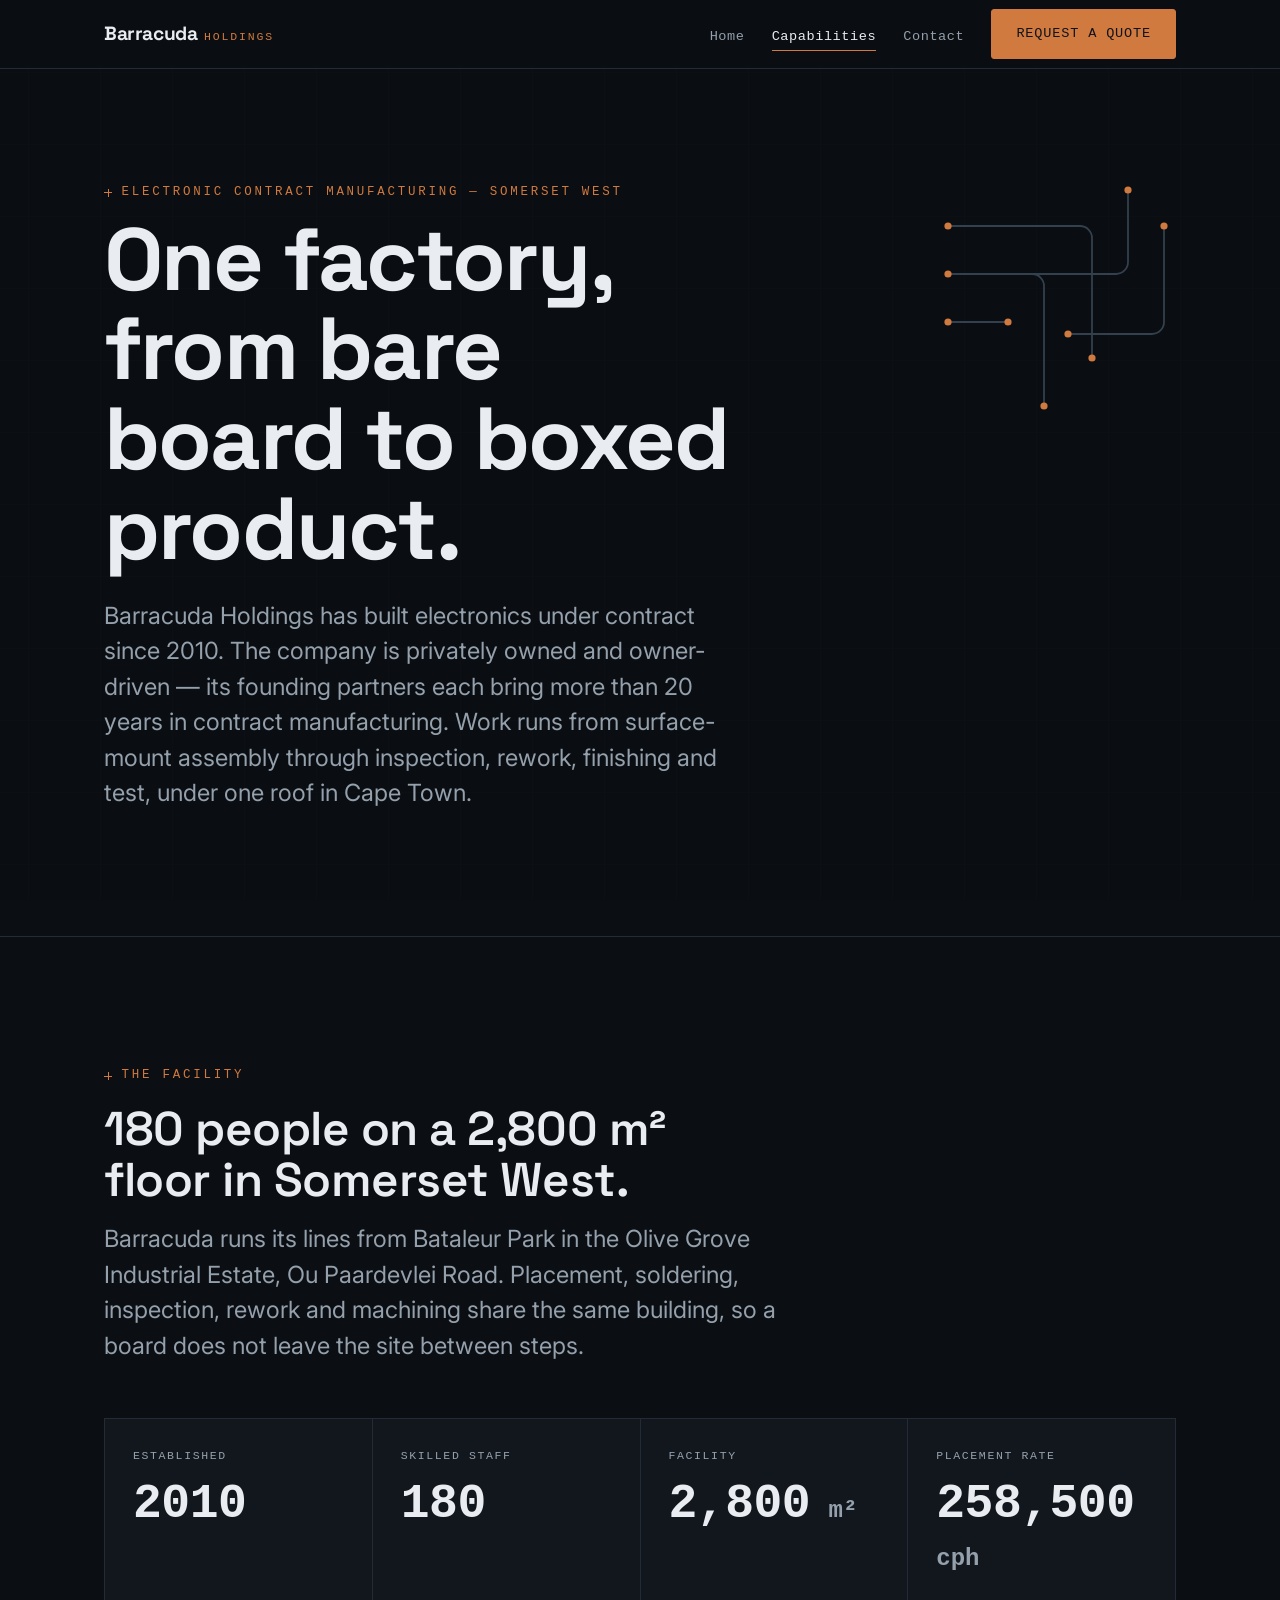
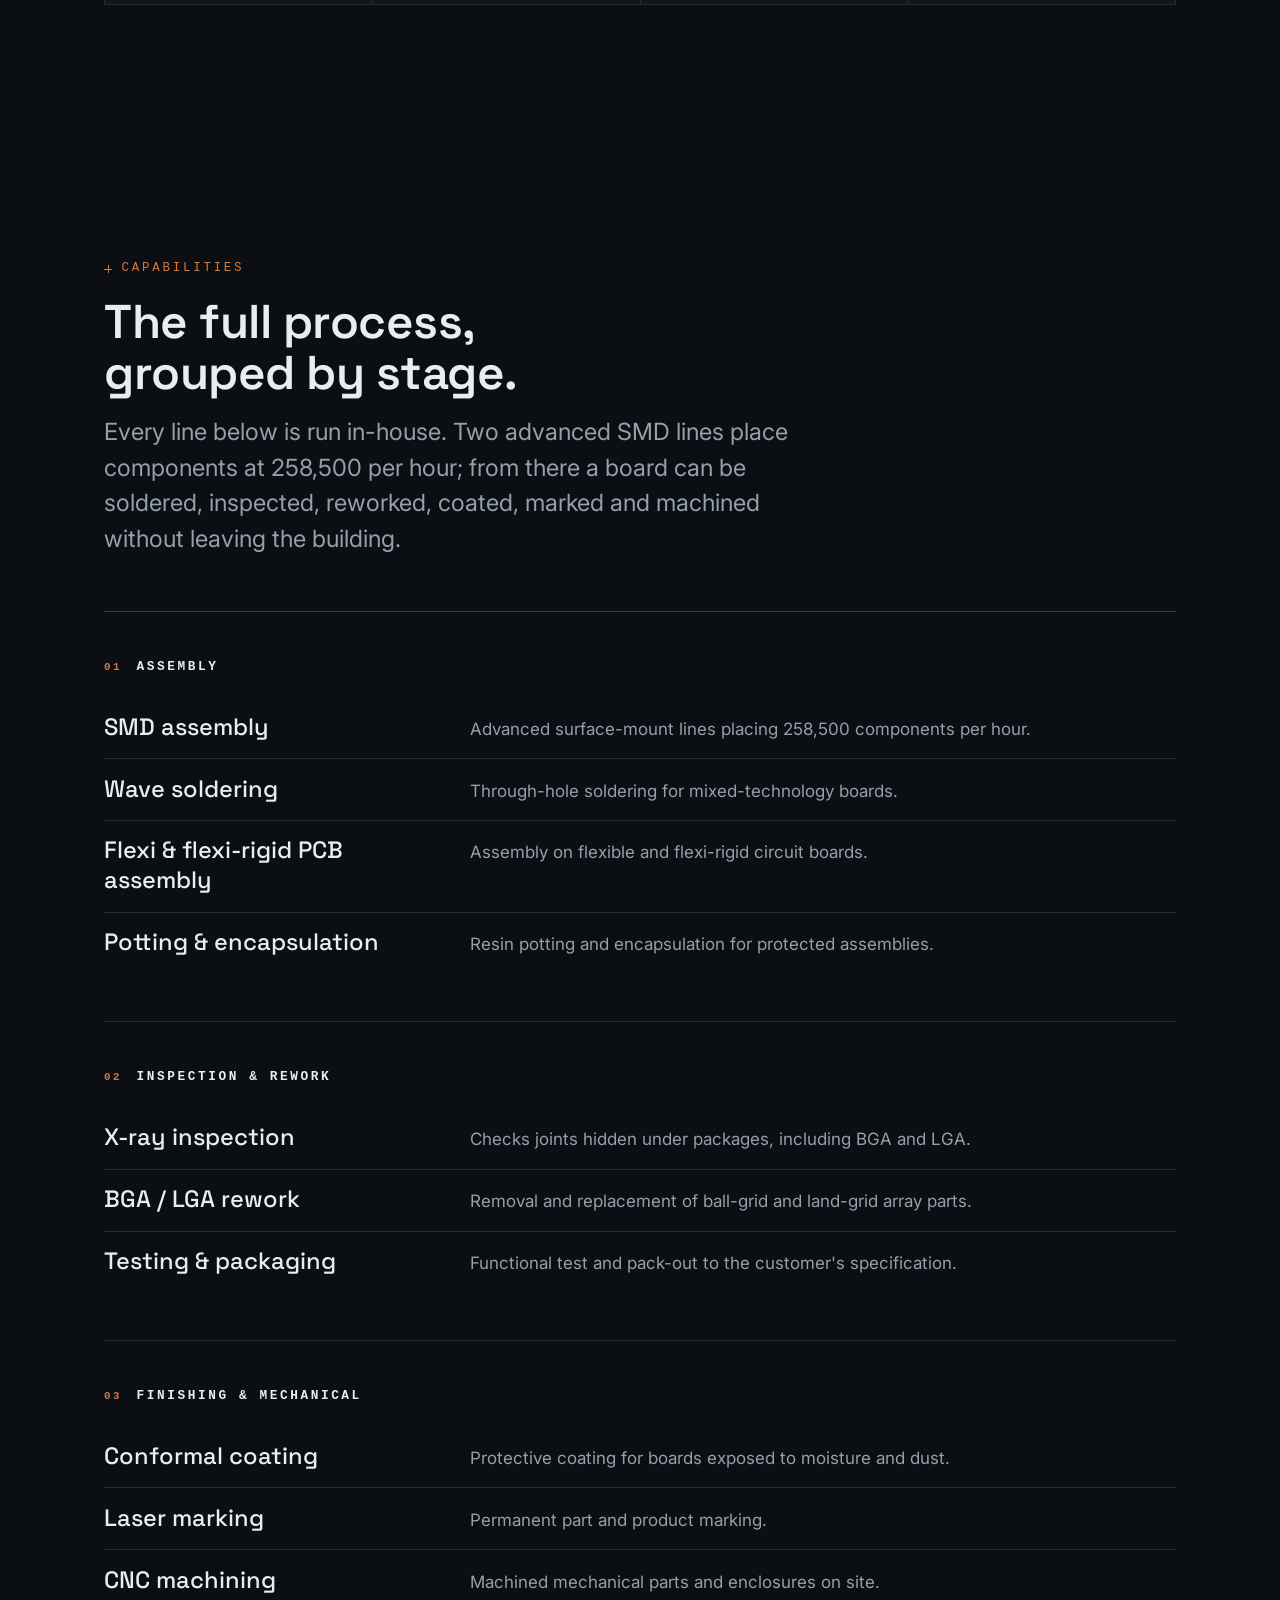
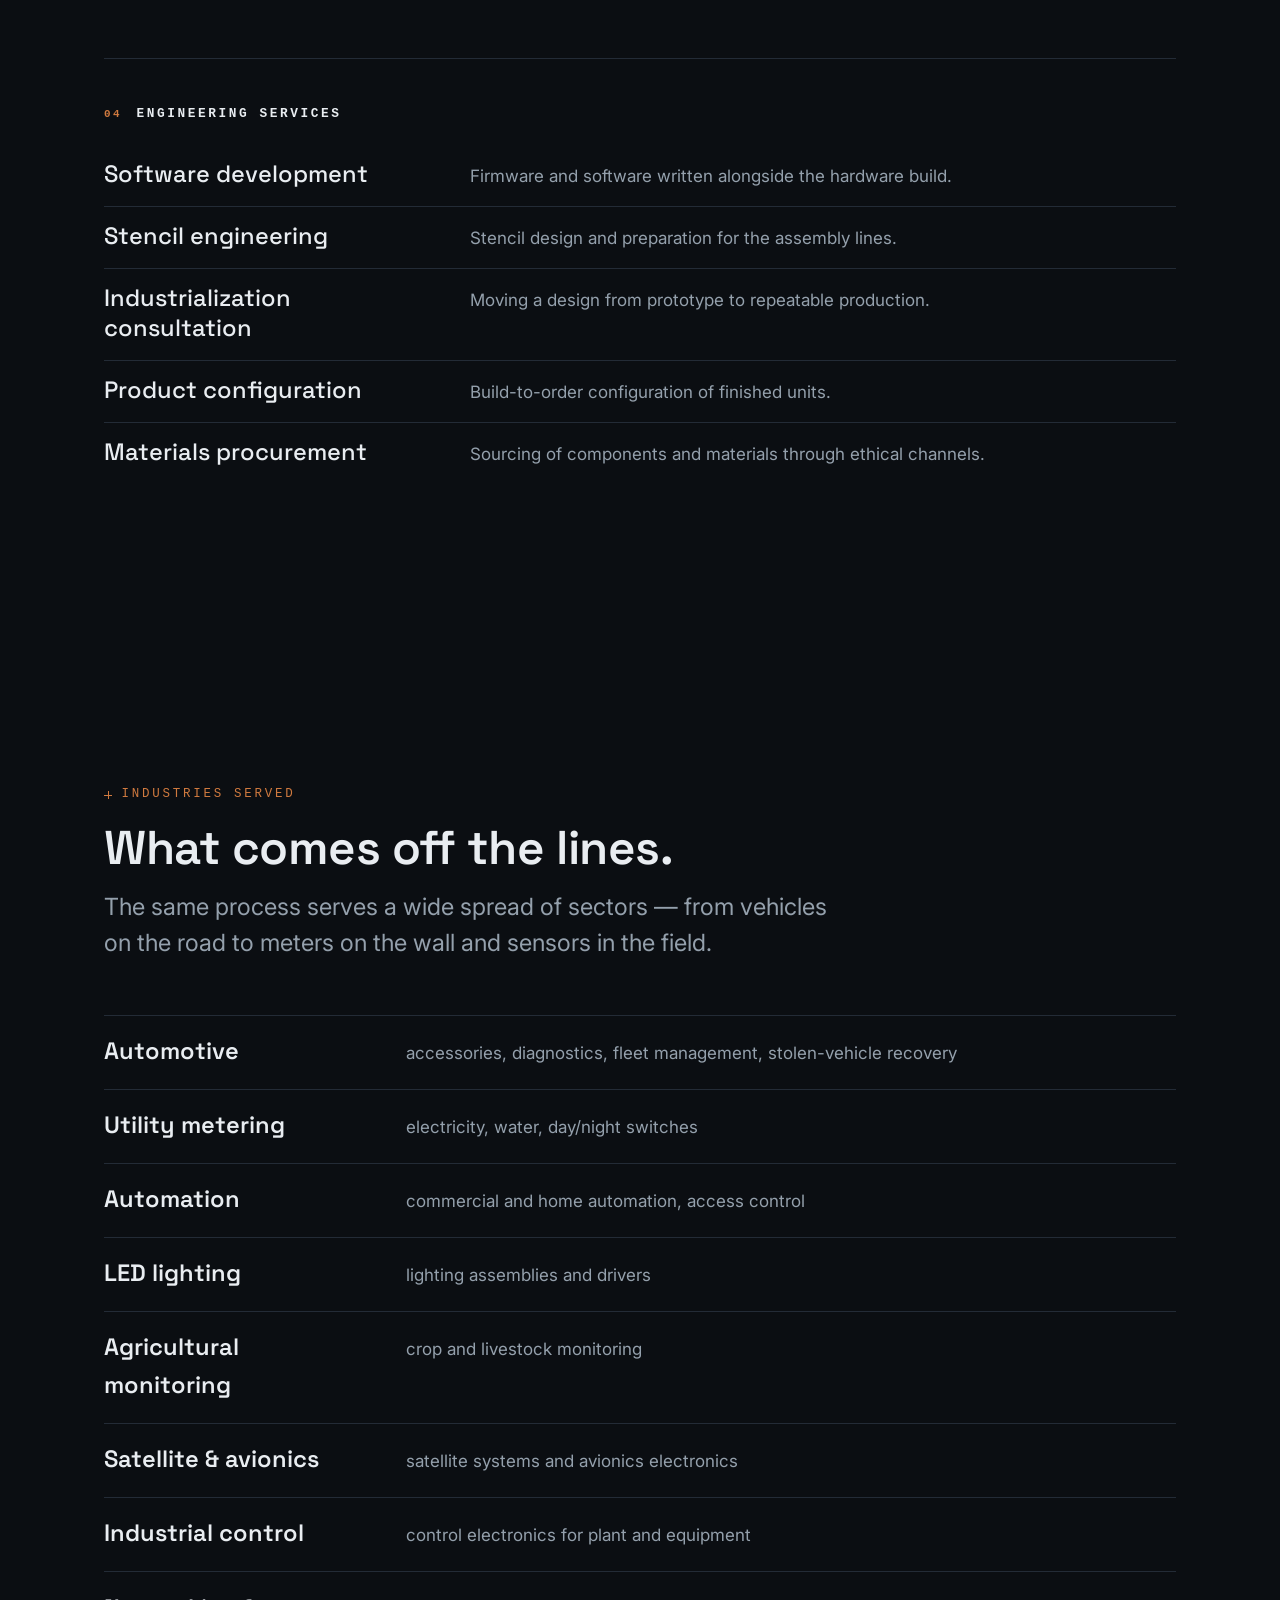
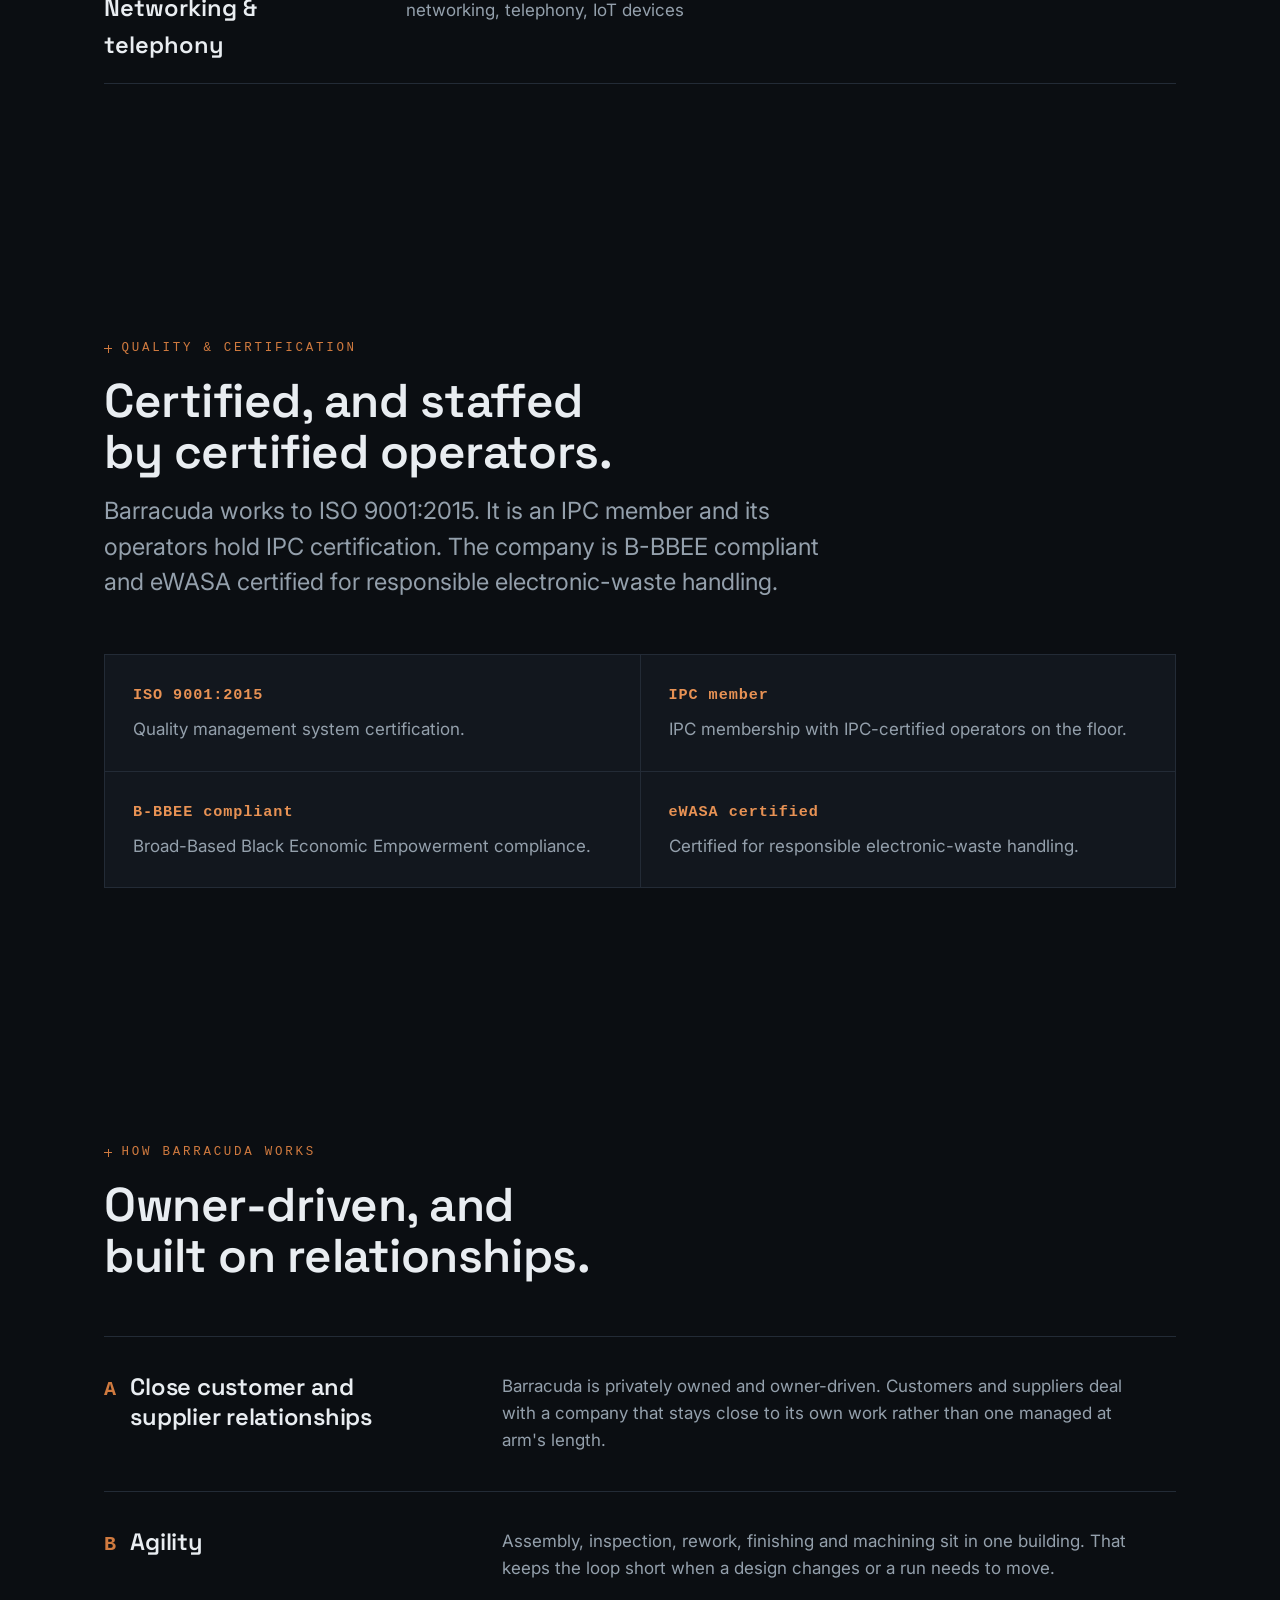
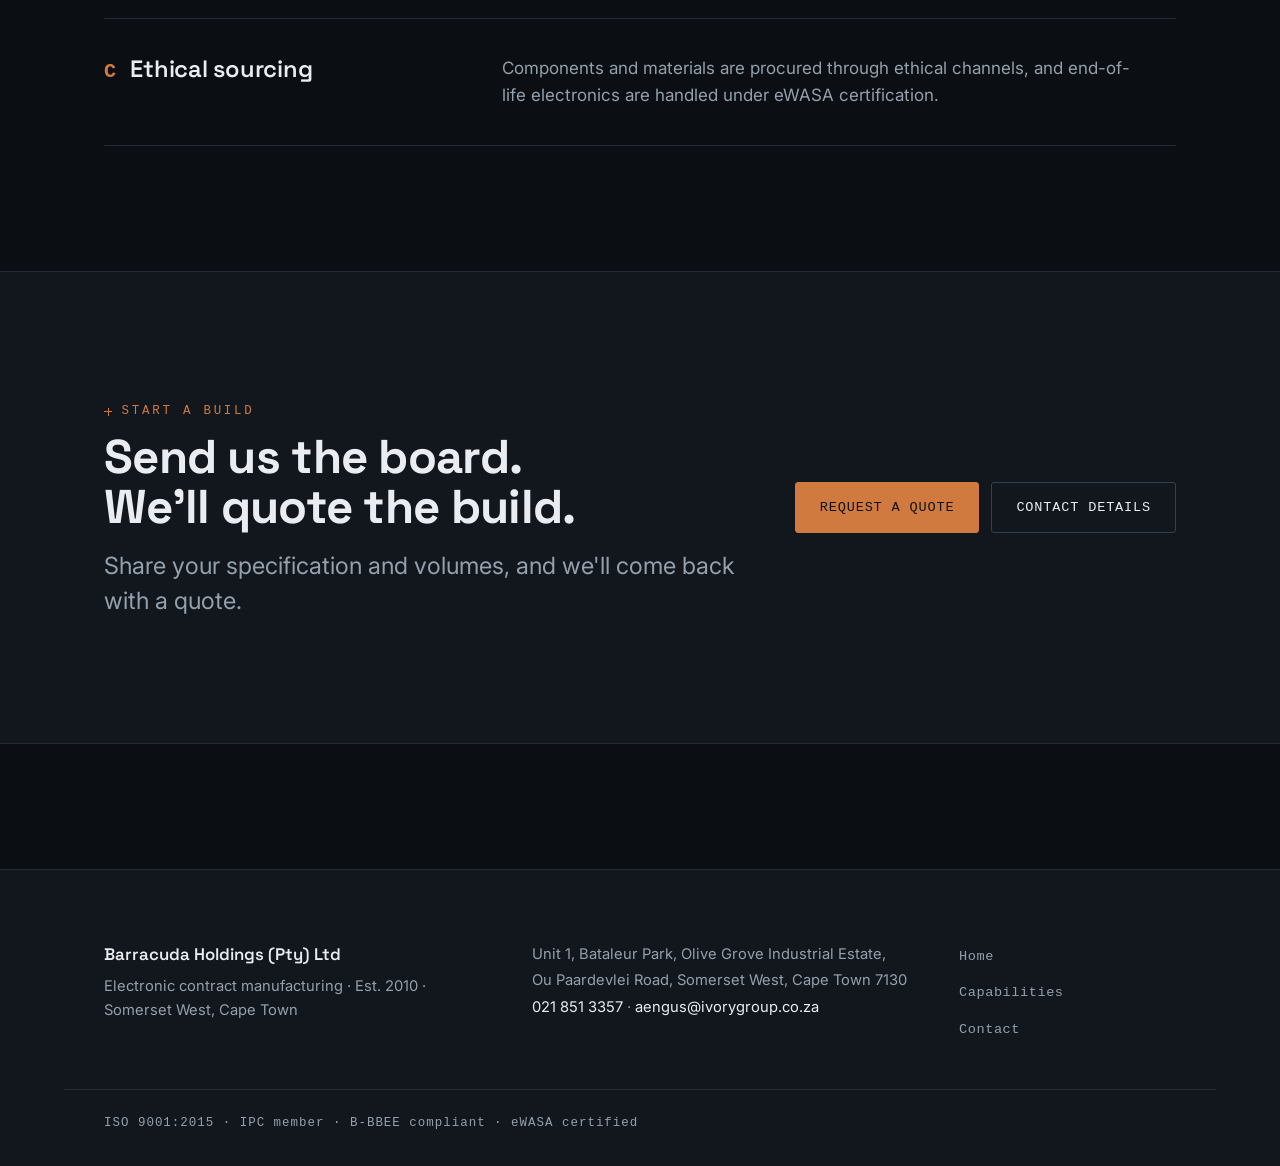
==== about.html @ a69c72c1 "feat: Barracuda Holdings marketing site - static HTML/CSS/JS with generated hero video" ====
<!DOCTYPE html>
<html lang="en">
<head>
  <meta charset="UTF-8">
  <meta name="viewport" content="width=device-width, initial-scale=1.0">
  <title>Capabilities — Barracuda Holdings</title>
  <meta name="description" content="Barracuda Holdings is an owner-driven electronic contract manufacturer in Somerset West, Cape Town. SMD assembly, wave soldering, conformal coating, BGA/LGA rework, X-ray inspection, CNC machining and engineering services under ISO 9001:2015.">
  <link rel="preconnect" href="https://fonts.googleapis.com">
  <link rel="preconnect" href="https://fonts.gstatic.com" crossorigin>
  <link href="https://fonts.googleapis.com/css2?family=Inter:wght@400;500;600&family=Space+Grotesk:wght@500;600;700&display=swap" rel="stylesheet">
  <link rel="stylesheet" href="css/tokens.css">
  <link rel="stylesheet" href="css/global.css">
  <link rel="stylesheet" href="css/inner.css">
  <script src="js/main.js" defer></script>
</head>
<body>
  <a class="skip-link" href="#main">Skip to content</a>

  <header class="site-header" id="top">
    <div class="container header-inner">
      <a class="brand" href="index.html">Barracuda<span class="brand-sub">Holdings</span></a>
      <nav aria-label="Main navigation">
        <button class="nav-toggle" aria-expanded="false" aria-controls="site-nav">Menu</button>
        <ul class="nav-links" id="site-nav">
          <li><a href="index.html">Home</a></li>
          <li><a href="about.html" aria-current="page">Capabilities</a></li>
          <li><a href="contact.html">Contact</a></li>
          <li><a class="btn btn-accent" href="contact.html#quote">Request a quote</a></li>
        </ul>
      </nav>
    </div>
  </header>

  <main id="main">

    <!-- ============ PAGE HERO / STORY ============ -->
    <section class="section inner-hero reveal" aria-labelledby="page-title">
      <div class="container inner-hero-grid">
        <div class="inner-hero-copy">
          <p class="eyebrow">Electronic contract manufacturing — Somerset West</p>
          <h1 id="page-title" class="inner-hero-title">One factory, from bare board to boxed product.</h1>
          <p class="inner-hero-lede">
            Barracuda Holdings has built electronics under contract since 2010. The company is
            privately owned and owner-driven — its founding partners each bring more than 20 years
            in contract manufacturing. Work runs from surface-mount assembly through inspection,
            rework, finishing and test, under one roof in Cape Town.
          </p>
        </div>
        <aside class="inner-hero-side" aria-hidden="true">
          <svg class="trace-motif" viewBox="0 0 200 200" role="presentation" focusable="false">
            <g fill="none" stroke="currentColor" stroke-width="1.5">
              <path d="M10 40 H120 a10 10 0 0 1 10 10 V150"></path>
              <path d="M10 80 H80 a10 10 0 0 1 10 10 V190"></path>
              <path d="M10 120 H60"></path>
              <path d="M160 10 V70 a10 10 0 0 1 -10 10 H70"></path>
              <path d="M190 40 V120 a10 10 0 0 1 -10 10 H110"></path>
            </g>
            <g fill="currentColor">
              <circle cx="10" cy="40" r="3"></circle>
              <circle cx="10" cy="80" r="3"></circle>
              <circle cx="10" cy="120" r="3"></circle>
              <circle cx="60" cy="120" r="3"></circle>
              <circle cx="130" cy="150" r="3"></circle>
              <circle cx="90" cy="190" r="3"></circle>
              <circle cx="160" cy="10" r="3"></circle>
              <circle cx="190" cy="40" r="3"></circle>
              <circle cx="110" cy="130" r="3"></circle>
            </g>
          </svg>
        </aside>
      </div>
    </section>

    <!-- ============ FACILITY & TEAM ============ -->
    <section class="section reveal" aria-labelledby="facility-title">
      <div class="container">
        <div class="section-head">
          <p class="eyebrow">The facility</p>
          <h2 id="facility-title">180 people on a 2,800 m² floor in Somerset West.</h2>
          <p class="section-lede">
            Barracuda runs its lines from Bataleur Park in the Olive Grove Industrial Estate,
            Ou Paardevlei Road. Placement, soldering, inspection, rework and machining share the
            same building, so a board does not leave the site between steps.
          </p>
        </div>

        <dl class="stat-row">
          <div class="stat">
            <dt class="stat-label">Established</dt>
            <dd class="stat-value">2010</dd>
          </div>
          <div class="stat">
            <dt class="stat-label">Skilled staff</dt>
            <dd class="stat-value">180</dd>
          </div>
          <div class="stat">
            <dt class="stat-label">Facility</dt>
            <dd class="stat-value">2,800<span class="stat-unit"> m²</span></dd>
          </div>
          <div class="stat">
            <dt class="stat-label">Placement rate</dt>
            <dd class="stat-value">258,500<span class="stat-unit"> cph</span></dd>
          </div>
        </dl>
      </div>
    </section>

    <!-- ============ FULL CAPABILITIES SPEC SHEET ============ -->
    <section class="section reveal" aria-labelledby="capabilities-title">
      <div class="container">
        <div class="section-head">
          <p class="eyebrow">Capabilities</p>
          <h2 id="capabilities-title">The full process, grouped by stage.</h2>
          <p class="section-lede">
            Every line below is run in-house. Two advanced SMD lines place components at
            258,500 per hour; from there a board can be soldered, inspected, reworked, coated,
            marked and machined without leaving the building.
          </p>
        </div>

        <div class="spec-sheet">

          <section class="spec-group" aria-labelledby="grp-assembly">
            <h3 class="spec-group-label" id="grp-assembly"><span class="spec-group-index">01</span> Assembly</h3>
            <ul class="spec-list">
              <li class="spec-item">
                <span class="spec-name">SMD assembly</span>
                <span class="spec-note">Advanced surface-mount lines placing 258,500 components per hour.</span>
              </li>
              <li class="spec-item">
                <span class="spec-name">Wave soldering</span>
                <span class="spec-note">Through-hole soldering for mixed-technology boards.</span>
              </li>
              <li class="spec-item">
                <span class="spec-name">Flexi &amp; flexi-rigid PCB assembly</span>
                <span class="spec-note">Assembly on flexible and flexi-rigid circuit boards.</span>
              </li>
              <li class="spec-item">
                <span class="spec-name">Potting &amp; encapsulation</span>
                <span class="spec-note">Resin potting and encapsulation for protected assemblies.</span>
              </li>
            </ul>
          </section>

          <div class="hairline" role="presentation"></div>

          <section class="spec-group" aria-labelledby="grp-inspection">
            <h3 class="spec-group-label" id="grp-inspection"><span class="spec-group-index">02</span> Inspection &amp; rework</h3>
            <ul class="spec-list">
              <li class="spec-item">
                <span class="spec-name">X-ray inspection</span>
                <span class="spec-note">Checks joints hidden under packages, including BGA and LGA.</span>
              </li>
              <li class="spec-item">
                <span class="spec-name">BGA / LGA rework</span>
                <span class="spec-note">Removal and replacement of ball-grid and land-grid array parts.</span>
              </li>
              <li class="spec-item">
                <span class="spec-name">Testing &amp; packaging</span>
                <span class="spec-note">Functional test and pack-out to the customer's specification.</span>
              </li>
            </ul>
          </section>

          <div class="hairline" role="presentation"></div>

          <section class="spec-group" aria-labelledby="grp-finishing">
            <h3 class="spec-group-label" id="grp-finishing"><span class="spec-group-index">03</span> Finishing &amp; mechanical</h3>
            <ul class="spec-list">
              <li class="spec-item">
                <span class="spec-name">Conformal coating</span>
                <span class="spec-note">Protective coating for boards exposed to moisture and dust.</span>
              </li>
              <li class="spec-item">
                <span class="spec-name">Laser marking</span>
                <span class="spec-note">Permanent part and product marking.</span>
              </li>
              <li class="spec-item">
                <span class="spec-name">CNC machining</span>
                <span class="spec-note">Machined mechanical parts and enclosures on site.</span>
              </li>
            </ul>
          </section>

          <div class="hairline" role="presentation"></div>

          <section class="spec-group" aria-labelledby="grp-engineering">
            <h3 class="spec-group-label" id="grp-engineering"><span class="spec-group-index">04</span> Engineering services</h3>
            <ul class="spec-list">
              <li class="spec-item">
                <span class="spec-name">Software development</span>
                <span class="spec-note">Firmware and software written alongside the hardware build.</span>
              </li>
              <li class="spec-item">
                <span class="spec-name">Stencil engineering</span>
                <span class="spec-note">Stencil design and preparation for the assembly lines.</span>
              </li>
              <li class="spec-item">
                <span class="spec-name">Industrialization consultation</span>
                <span class="spec-note">Moving a design from prototype to repeatable production.</span>
              </li>
              <li class="spec-item">
                <span class="spec-name">Product configuration</span>
                <span class="spec-note">Build-to-order configuration of finished units.</span>
              </li>
              <li class="spec-item">
                <span class="spec-name">Materials procurement</span>
                <span class="spec-note">Sourcing of components and materials through ethical channels.</span>
              </li>
            </ul>
          </section>

        </div>
      </div>
    </section>

    <!-- ============ INDUSTRIES ============ -->
    <section class="section reveal" aria-labelledby="industries-title">
      <div class="container">
        <div class="section-head">
          <p class="eyebrow">Industries served</p>
          <h2 id="industries-title">What comes off the lines.</h2>
          <p class="section-lede">
            The same process serves a wide spread of sectors — from vehicles on the road to
            meters on the wall and sensors in the field.
          </p>
        </div>
        <ul class="industry-list">
          <li><span class="industry-name">Automotive</span><span class="industry-detail">accessories, diagnostics, fleet management, stolen-vehicle recovery</span></li>
          <li><span class="industry-name">Utility metering</span><span class="industry-detail">electricity, water, day/night switches</span></li>
          <li><span class="industry-name">Automation</span><span class="industry-detail">commercial and home automation, access control</span></li>
          <li><span class="industry-name">LED lighting</span><span class="industry-detail">lighting assemblies and drivers</span></li>
          <li><span class="industry-name">Agricultural monitoring</span><span class="industry-detail">crop and livestock monitoring</span></li>
          <li><span class="industry-name">Satellite &amp; avionics</span><span class="industry-detail">satellite systems and avionics electronics</span></li>
          <li><span class="industry-name">Industrial control</span><span class="industry-detail">control electronics for plant and equipment</span></li>
          <li><span class="industry-name">Networking &amp; telephony</span><span class="industry-detail">networking, telephony, IoT devices</span></li>
        </ul>
      </div>
    </section>

    <!-- ============ QUALITY & CERTIFICATIONS ============ -->
    <section class="section reveal" aria-labelledby="quality-title">
      <div class="container">
        <div class="section-head">
          <p class="eyebrow">Quality &amp; certification</p>
          <h2 id="quality-title">Certified, and staffed by certified operators.</h2>
          <p class="section-lede">
            Barracuda works to ISO 9001:2015. It is an IPC member and its operators hold IPC
            certification. The company is B-BBEE compliant and eWASA certified for responsible
            electronic-waste handling.
          </p>
        </div>
        <dl class="cert-grid">
          <div class="cert-card">
            <dt class="cert-name">ISO 9001:2015</dt>
            <dd class="cert-desc">Quality management system certification.</dd>
          </div>
          <div class="cert-card">
            <dt class="cert-name">IPC member</dt>
            <dd class="cert-desc">IPC membership with IPC-certified operators on the floor.</dd>
          </div>
          <div class="cert-card">
            <dt class="cert-name">B-BBEE compliant</dt>
            <dd class="cert-desc">Broad-Based Black Economic Empowerment compliance.</dd>
          </div>
          <div class="cert-card">
            <dt class="cert-name">eWASA certified</dt>
            <dd class="cert-desc">Certified for responsible electronic-waste handling.</dd>
          </div>
        </dl>
      </div>
    </section>

    <!-- ============ VALUES ============ -->
    <section class="section reveal" aria-labelledby="values-title">
      <div class="container">
        <div class="section-head">
          <p class="eyebrow">How Barracuda works</p>
          <h2 id="values-title">Owner-driven, and built on relationships.</h2>
        </div>
        <div class="values-list">
          <article class="value-item">
            <h3 class="value-title"><span class="value-index">A</span> Close customer and supplier relationships</h3>
            <p class="value-body">
              Barracuda is privately owned and owner-driven. Customers and suppliers deal with a
              company that stays close to its own work rather than one managed at arm's length.
            </p>
          </article>
          <article class="value-item">
            <h3 class="value-title"><span class="value-index">B</span> Agility</h3>
            <p class="value-body">
              Assembly, inspection, rework, finishing and machining sit in one building. That keeps
              the loop short when a design changes or a run needs to move.
            </p>
          </article>
          <article class="value-item">
            <h3 class="value-title"><span class="value-index">C</span> Ethical sourcing</h3>
            <p class="value-body">
              Components and materials are procured through ethical channels, and end-of-life
              electronics are handled under eWASA certification.
            </p>
          </article>
        </div>
      </div>
    </section>

    <!-- ============ CTA ============ -->
    <section class="section cta-band reveal" aria-labelledby="cta-title">
      <div class="container cta-inner">
        <div>
          <p class="eyebrow">Start a build</p>
          <h2 id="cta-title" class="cta-title">Send us the board. We'll quote the build.</h2>
          <p class="cta-lede">Share your specification and volumes, and we'll come back with a quote.</p>
        </div>
        <div class="cta-actions">
          <a class="btn btn-accent" href="contact.html#quote">Request a quote</a>
          <a class="btn btn-ghost" href="contact.html">Contact details</a>
        </div>
      </div>
    </section>

  </main>

  <footer class="site-footer">
    <div class="container footer-grid">
      <div>
        <p class="footer-brand">Barracuda Holdings (Pty) Ltd</p>
        <p class="footer-muted">Electronic contract manufacturing · Est. 2010 · Somerset West, Cape Town</p>
      </div>
      <address>
        Unit 1, Bataleur Park, Olive Grove Industrial Estate,<br>
        Ou Paardevlei Road, Somerset West, Cape Town 7130<br>
        <a href="tel:+27218513357">021 851 3357</a> · <a href="mailto:aengus@ivorygroup.co.za">aengus@ivorygroup.co.za</a>
      </address>
      <ul class="footer-links">
        <li><a href="index.html">Home</a></li>
        <li><a href="about.html">Capabilities</a></li>
        <li><a href="contact.html">Contact</a></li>
      </ul>
    </div>
    <div class="container footer-meta">
      <p>ISO 9001:2015 · IPC member · B-BBEE compliant · eWASA certified</p>
    </div>
  </footer>

</body>
</html>
---- css/tokens.css ----
:root {
  --bg: #0B0E12;
  --surface: #12171E;
  --surface-raised: #1A2029;
  --line: #232B36;
  --line-strong: #33404E;
  --text: #E9EDF1;
  --text-muted: #94A0AC;
  --accent: #D07A3F;
  --accent-bright: #E89254;
  --accent-ink: #10131A;

  --font-display: "Space Grotesk", system-ui, sans-serif;
  --font-body: "Inter", system-ui, sans-serif;
  --font-mono: ui-monospace, "Cascadia Mono", "Roboto Mono", Menlo, monospace;

  --text-base: clamp(1rem, 0.95rem + 0.25vw, 1.0625rem);
  --text-lg: clamp(1.15rem, 1rem + 0.6vw, 1.5rem);
  --text-h2: clamp(1.75rem, 1.2rem + 2.2vw, 3rem);
  --text-hero: clamp(2.5rem, 1.4rem + 5.2vw, 5.5rem);

  --space-section: clamp(4.5rem, 3rem + 6vw, 9rem);
  --container: 72rem;

  --duration-fast: 160ms;
  --duration-slow: 500ms;
  --ease-out: cubic-bezier(0.16, 1, 0.3, 1);
}
---- css/global.css ----
/* ==========================================================================
   Barracuda Holdings — global.css
   Shared base styles + shared class contract consumed by every page.
   Owner: Agent A (core). Agent B's pages depend on these classes.
   ========================================================================== */

/* ---- Reset / box model -------------------------------------------------- */
*,
*::before,
*::after {
  box-sizing: border-box;
}

* {
  margin: 0;
}

html {
  -webkit-text-size-adjust: 100%;
  scroll-behavior: smooth;
  /* clip (not hidden) prevents horizontal overflow WITHOUT turning <html> into
     a scroll container — which would break scrollIntoView + IntersectionObserver. */
  overflow-x: clip;
}

body {
  min-height: 100vh;
  background-color: var(--bg);
  color: var(--text);
  font-family: var(--font-body);
  font-size: var(--text-base);
  line-height: 1.6;
  -webkit-font-smoothing: antialiased;
  text-rendering: optimizeLegibility;
  /* Faint dimension-grid texture; sits behind everything, no overflow cost. */
  background-image:
    linear-gradient(var(--line) 1px, transparent 1px),
    linear-gradient(90deg, var(--line) 1px, transparent 1px);
  background-size: 4.5rem 4.5rem, 4.5rem 4.5rem;
  background-position: center top;
  background-attachment: fixed;
  background-blend-mode: normal;
  overflow-x: clip;
}

/* Dim the grid so it reads as texture, not a table. */
body::before {
  content: "";
  position: fixed;
  inset: 0;
  background: var(--bg);
  opacity: 0.94;
  z-index: -1;
  pointer-events: none;
}

img,
svg,
video {
  display: block;
  max-width: 100%;
}

h1,
h2,
h3,
h4 {
  font-family: var(--font-display);
  font-weight: 600;
  line-height: 1.08;
  letter-spacing: -0.01em;
  text-wrap: balance;
}

p {
  text-wrap: pretty;
}

a {
  color: var(--accent-bright);
  text-decoration: none;
}

a:hover {
  color: var(--text);
}

ul {
  list-style: none;
  padding: 0;
}

::selection {
  background: var(--accent);
  color: var(--accent-ink);
}

/* ---- Focus -------------------------------------------------------------- */
:focus-visible {
  outline: 2px solid var(--accent-bright);
  outline-offset: 3px;
  border-radius: 2px;
}

/* Remove default focus ring only where focus-visible is supported. */
:focus:not(:focus-visible) {
  outline: none;
}

/* Skip link for keyboard users. */
.skip-link {
  position: absolute;
  left: 0.75rem;
  top: -3rem;
  z-index: 100;
  padding: 0.6rem 1rem;
  background: var(--accent);
  color: var(--accent-ink);
  font-family: var(--font-mono);
  font-size: 0.85rem;
  text-transform: uppercase;
  letter-spacing: 0.06em;
  transition: top var(--duration-fast) var(--ease-out);
}

.skip-link:focus {
  top: 0.75rem;
  color: var(--accent-ink);
}

/* ---- Layout primitives -------------------------------------------------- */
.container {
  width: 100%;
  max-width: var(--container);
  margin-inline: auto;
  padding-inline: clamp(1.25rem, 0.5rem + 3vw, 2.5rem);
}

.section {
  padding-block: var(--space-section);
}

.section--tight {
  padding-block: clamp(3rem, 2rem + 4vw, 5rem);
}

.hairline {
  height: 1px;
  border: 0;
  background: var(--line);
  margin: 0;
}

/* ---- Typography helpers ------------------------------------------------- */
.eyebrow {
  display: inline-flex;
  align-items: center;
  gap: 0.6rem;
  font-family: var(--font-mono);
  font-size: 0.78rem;
  font-weight: 500;
  text-transform: uppercase;
  letter-spacing: 0.22em;
  color: var(--accent);
}

/* Small crosshair/registration tick that can precede an eyebrow. */
.eyebrow::before {
  content: "";
  width: 0.5rem;
  height: 0.5rem;
  flex: 0 0 auto;
  background:
    linear-gradient(var(--accent), var(--accent)) center / 100% 1px no-repeat,
    linear-gradient(var(--accent), var(--accent)) center / 1px 100% no-repeat;
}

.section-head {
  max-width: 46rem;
  margin-bottom: clamp(2rem, 1rem + 3vw, 3.5rem);
}

.section-head h2 {
  font-size: var(--text-h2);
  margin-top: 0.9rem;
}

.section-head .lede {
  margin-top: 1rem;
  font-size: var(--text-lg);
  color: var(--text-muted);
  max-width: 42rem;
}

.mono {
  font-family: var(--font-mono);
  font-variant-numeric: tabular-nums;
}

/* ---- Buttons ------------------------------------------------------------ */
.btn {
  --btn-bg: transparent;
  --btn-fg: var(--text);
  --btn-line: var(--line-strong);
  display: inline-flex;
  align-items: center;
  gap: 0.55rem;
  padding: 0.85rem 1.5rem;
  font-family: var(--font-mono);
  font-size: 0.85rem;
  font-weight: 500;
  letter-spacing: 0.06em;
  text-transform: uppercase;
  color: var(--btn-fg);
  background: var(--btn-bg);
  border: 1px solid var(--btn-line);
  border-radius: 3px;
  cursor: pointer;
  white-space: nowrap;
  transition:
    background var(--duration-fast) var(--ease-out),
    color var(--duration-fast) var(--ease-out),
    border-color var(--duration-fast) var(--ease-out),
    transform var(--duration-fast) var(--ease-out);
}

.btn:hover {
  transform: translateY(-2px);
}

.btn:active {
  transform: translateY(0);
}

.btn-accent {
  --btn-bg: var(--accent);
  --btn-fg: var(--accent-ink);
  --btn-line: var(--accent);
}

.btn-accent:hover {
  --btn-bg: var(--accent-bright);
  --btn-line: var(--accent-bright);
  color: var(--accent-ink);
}

.btn-ghost {
  --btn-bg: transparent;
  --btn-fg: var(--text);
  --btn-line: var(--line-strong);
}

.btn-ghost:hover {
  --btn-line: var(--accent);
  color: var(--accent-bright);
}

/* Arrow glyph that nudges on hover. */
.btn .btn-arrow {
  display: inline-block;
  transition: transform var(--duration-fast) var(--ease-out);
}

.btn:hover .btn-arrow {
  transform: translateX(3px);
}

/* ---- Header ------------------------------------------------------------- */
.site-header {
  position: sticky;
  top: 0;
  z-index: 50;
  background: color-mix(in srgb, var(--bg) 86%, transparent);
  backdrop-filter: blur(10px);
  border-bottom: 1px solid var(--line);
}

.header-inner {
  display: flex;
  align-items: center;
  justify-content: space-between;
  gap: 1.5rem;
  min-height: 4.25rem;
}

.brand {
  display: inline-flex;
  align-items: baseline;
  gap: 0.4rem;
  font-family: var(--font-display);
  font-weight: 700;
  font-size: 1.2rem;
  letter-spacing: -0.02em;
  color: var(--text);
}

.brand:hover {
  color: var(--text);
}

.brand-sub {
  font-family: var(--font-mono);
  font-weight: 500;
  font-size: 0.72rem;
  text-transform: uppercase;
  letter-spacing: 0.16em;
  color: var(--accent);
}

.nav-toggle {
  display: none;
  align-items: center;
  gap: 0.5rem;
  padding: 0.55rem 0.9rem;
  font-family: var(--font-mono);
  font-size: 0.8rem;
  letter-spacing: 0.08em;
  text-transform: uppercase;
  color: var(--text);
  background: transparent;
  border: 1px solid var(--line-strong);
  border-radius: 3px;
  cursor: pointer;
}

.nav-links {
  display: flex;
  align-items: center;
  gap: clamp(1rem, 0.5rem + 1.5vw, 2rem);
  margin: 0;
}

.nav-links a:not(.btn) {
  position: relative;
  font-family: var(--font-mono);
  font-size: 0.85rem;
  letter-spacing: 0.04em;
  color: var(--text-muted);
  padding: 0.35rem 0;
}

.nav-links a:not(.btn):hover {
  color: var(--text);
}

/* Copper underline that grows from the left on hover / current page. */
.nav-links a:not(.btn)::after {
  content: "";
  position: absolute;
  left: 0;
  bottom: -0.15rem;
  height: 1px;
  width: 100%;
  background: var(--accent);
  transform: scaleX(0);
  transform-origin: left;
  transition: transform var(--duration-fast) var(--ease-out);
}

.nav-links a:not(.btn):hover::after,
.nav-links a[aria-current="page"]::after {
  transform: scaleX(1);
}

.nav-links a[aria-current="page"] {
  color: var(--text);
}

/* Mobile nav: collapse to a toggled drawer at <= 860px (spec requirement). */
@media (max-width: 860px) {
  .nav-toggle {
    display: inline-flex;
    position: relative;
    z-index: 2;
  }

  .nav-links {
    position: absolute;
    top: 100%;
    left: 0;
    right: 0;
    flex-direction: column;
    align-items: stretch;
    gap: 0;
    padding: 0.5rem clamp(1.25rem, 0.5rem + 3vw, 2.5rem) 1.5rem;
    background: var(--surface);
    border-bottom: 1px solid var(--line);
    box-shadow: 0 24px 40px -24px rgba(0, 0, 0, 0.7);

    /* Collapsed by default; JS toggles .is-open. */
    display: none;
  }

  .nav-links.is-open {
    display: flex;
  }

  .nav-links li {
    border-top: 1px solid var(--line);
  }

  .nav-links li:first-child {
    border-top: 0;
  }

  .nav-links a:not(.btn) {
    display: block;
    padding: 0.9rem 0;
    font-size: 0.95rem;
  }

  /* Underline animation reads oddly stacked; suppress on mobile. */
  .nav-links a:not(.btn)::after {
    display: none;
  }

  .nav-links .btn {
    margin-top: 0.9rem;
    justify-content: center;
  }
}

/* ---- Footer ------------------------------------------------------------- */
.site-footer {
  margin-top: var(--space-section);
  border-top: 1px solid var(--line);
  background: var(--surface);
  padding-block: clamp(3rem, 2rem + 3vw, 4.5rem) 2rem;
}

.footer-grid {
  display: grid;
  grid-template-columns: 1.4fr 1.4fr 0.8fr;
  gap: clamp(1.5rem, 1rem + 3vw, 3rem);
  align-items: start;
}

@media (max-width: 760px) {
  .footer-grid {
    grid-template-columns: minmax(0, 1fr);
  }
}

.footer-brand {
  font-family: var(--font-display);
  font-weight: 600;
  font-size: 1.05rem;
  color: var(--text);
}

.footer-muted {
  margin-top: 0.5rem;
  color: var(--text-muted);
  font-size: 0.92rem;
}

.site-footer address {
  font-style: normal;
  color: var(--text-muted);
  font-size: 0.92rem;
  line-height: 1.8;
}

.site-footer address a {
  color: var(--text);
}

.site-footer address a:hover {
  color: var(--accent-bright);
}

.footer-links {
  display: flex;
  flex-direction: column;
  gap: 0.6rem;
}

.footer-links a {
  font-family: var(--font-mono);
  font-size: 0.85rem;
  letter-spacing: 0.04em;
  color: var(--text-muted);
}

.footer-links a:hover {
  color: var(--accent-bright);
}

.footer-meta {
  margin-top: clamp(2rem, 1.5rem + 2vw, 3rem);
  padding-top: 1.5rem;
  border-top: 1px solid var(--line);
}

.footer-meta p {
  font-family: var(--font-mono);
  font-size: 0.78rem;
  letter-spacing: 0.08em;
  color: var(--text-muted);
}

/* ---- Stats -------------------------------------------------------------- */
.stat {
  display: flex;
  flex-direction: column;
  gap: 0.4rem;
}

.stat-value {
  font-family: var(--font-mono);
  font-variant-numeric: tabular-nums;
  font-weight: 500;
  font-size: clamp(2rem, 1.2rem + 3vw, 3.5rem);
  line-height: 1;
  letter-spacing: -0.02em;
  color: var(--text);
}

/* Small trailing unit (m², cph) sits quieter than the figure. */
.stat-value .stat-unit {
  font-size: 0.44em;
  color: var(--accent);
  margin-left: 0.25rem;
  letter-spacing: 0.02em;
}

.stat-label {
  font-family: var(--font-mono);
  font-size: 0.78rem;
  letter-spacing: 0.12em;
  text-transform: uppercase;
  color: var(--text-muted);
}

/* ---- Card --------------------------------------------------------------- */
.card {
  background: var(--surface);
  border: 1px solid var(--line);
  border-radius: 3px;
  padding: clamp(1.5rem, 1rem + 1.5vw, 2rem);
  transition:
    border-color var(--duration-fast) var(--ease-out),
    background var(--duration-fast) var(--ease-out),
    transform var(--duration-fast) var(--ease-out);
}

.card:hover {
  border-color: var(--line-strong);
  background: var(--surface-raised);
}

/* ---- Grids -------------------------------------------------------------- */
.grid-2 {
  display: grid;
  grid-template-columns: repeat(2, minmax(0, 1fr));
  gap: clamp(1.25rem, 0.75rem + 2vw, 2.5rem);
}

.grid-3 {
  display: grid;
  grid-template-columns: repeat(3, minmax(0, 1fr));
  gap: clamp(1.25rem, 0.75rem + 2vw, 2rem);
}

@media (max-width: 720px) {
  .grid-2,
  .grid-3 {
    grid-template-columns: minmax(0, 1fr);
  }
}

/* ==========================================================================
   Scroll reveal
   .reveal is VISIBLE by default (no-JS / reduced-motion safe). JS adds a
   .reveal-armed class to <html> at runtime, which hides .reveal until
   .is-visible is applied by the IntersectionObserver.
   ========================================================================== */
.reveal {
  opacity: 1;
  transform: none;
}

.reveal-armed .reveal {
  opacity: 0;
  transform: translateY(1.5rem);
  transition:
    opacity var(--duration-slow) var(--ease-out),
    transform var(--duration-slow) var(--ease-out);
  will-change: opacity, transform;
}

.reveal-armed .reveal.is-visible {
  opacity: 1;
  transform: none;
}

/* Optional per-item stagger inside a revealed group. */
.reveal-armed .reveal[data-reveal-delay="1"] { transition-delay: 80ms; }
.reveal-armed .reveal[data-reveal-delay="2"] { transition-delay: 160ms; }
.reveal-armed .reveal[data-reveal-delay="3"] { transition-delay: 240ms; }
.reveal-armed .reveal[data-reveal-delay="4"] { transition-delay: 320ms; }
.reveal-armed .reveal[data-reveal-delay="5"] { transition-delay: 400ms; }

/* Drop will-change once the element has settled. */
.reveal-armed .reveal.is-visible {
  will-change: auto;
}

/* ==========================================================================
   Reduced motion — kill all transitions/animations, show final state.
   ========================================================================== */
@media (prefers-reduced-motion: reduce) {
  html {
    scroll-behavior: auto;
  }

  *,
  *::before,
  *::after {
    animation-duration: 0.001ms !important;
    animation-iteration-count: 1 !important;
    transition-duration: 0.001ms !important;
    scroll-behavior: auto !important;
  }

  /* Even if JS armed the reveal, force final visible state. */
  .reveal-armed .reveal {
    opacity: 1 !important;
    transform: none !important;
  }
}
---- css/inner.css ----
/* ==========================================================================
   inner.css — page-specific styles for about.html + contact.html
   Consumes tokens from tokens.css and shared classes from global.css.
   Everything here is scoped to these two pages under page-specific names.
   ========================================================================== */

/* Skip link — shared visual pattern, defined here so inner pages are safe
   even before global.css defines its own. Uses only design tokens. */
.skip-link {
  position: absolute;
  left: -9999px;
  top: 0;
  z-index: 100;
  background: var(--accent);
  color: var(--accent-ink);
  padding: 0.6rem 1rem;
  font-family: var(--font-mono);
  font-size: 0.85rem;
  text-decoration: none;
}
.skip-link:focus {
  left: 1rem;
  top: 1rem;
}

/* --------------------------------------------------------------------------
   Page hero (story / invite) — asymmetric, editorial
   -------------------------------------------------------------------------- */
.inner-hero {
  border-bottom: 1px solid var(--line);
  padding-top: clamp(3.5rem, 2rem + 6vw, 7rem);
}

.inner-hero-grid {
  display: grid;
  grid-template-columns: minmax(0, 1.55fr) minmax(0, 0.9fr);
  gap: clamp(2rem, 1rem + 5vw, 5rem);
  align-items: start;
}

.inner-hero-title {
  font-family: var(--font-display);
  font-weight: 700;
  font-size: var(--text-hero);
  line-height: 1.02;
  letter-spacing: -0.02em;
  margin: 0.6rem 0 0;
  max-width: 16ch;
}

.inner-hero-lede {
  color: var(--text-muted);
  font-size: var(--text-lg);
  line-height: 1.5;
  max-width: 56ch;
  margin: 1.5rem 0 0;
}

.inner-hero-side {
  display: flex;
  justify-content: flex-end;
  align-items: flex-start;
}

.trace-motif {
  width: min(100%, 15rem);
  height: auto;
  color: var(--line-strong);
  aspect-ratio: 1 / 1;
}
.trace-motif g[fill="currentColor"] {
  color: var(--accent);
}

/* --------------------------------------------------------------------------
   Shared section lede (used by .section-head extension on these pages)
   -------------------------------------------------------------------------- */
.section-lede {
  color: var(--text-muted);
  font-size: var(--text-lg);
  line-height: 1.5;
  max-width: 62ch;
  margin: 1rem 0 0;
}

/* --------------------------------------------------------------------------
   Stat row (facility numbers on about.html) — mono spec figures
   -------------------------------------------------------------------------- */
.stat-row {
  display: grid;
  grid-template-columns: repeat(4, 1fr);
  gap: 1px;
  margin: clamp(2rem, 1.5rem + 2vw, 3.25rem) 0 0;
  background: var(--line);
  border: 1px solid var(--line);
}
.stat-row .stat {
  background: var(--surface);
  padding: clamp(1.25rem, 1rem + 1vw, 1.75rem);
  margin: 0;
}
.stat-row .stat-label {
  font-family: var(--font-mono);
  font-size: 0.72rem;
  text-transform: uppercase;
  letter-spacing: 0.14em;
  color: var(--text-muted);
  margin: 0;
}
.stat-row .stat-value {
  font-family: var(--font-mono);
  font-weight: 600;
  font-size: clamp(1.9rem, 1.2rem + 2.4vw, 3rem);
  line-height: 1;
  color: var(--text);
  margin: 0.5rem 0 0;
  letter-spacing: -0.01em;
}
.stat-value .stat-unit {
  font-size: 0.5em;
  color: var(--text-muted);
  letter-spacing: 0;
}

/* --------------------------------------------------------------------------
   Capabilities spec sheet — the centrepiece of about.html
   Grouped lists, mono uppercase labels, hairline rules, generous rhythm.
   -------------------------------------------------------------------------- */
.spec-sheet {
  margin-top: clamp(2rem, 1.5rem + 2vw, 3.25rem);
  border-top: 1px solid var(--line-strong);
}

.spec-group {
  padding: clamp(2rem, 1.5rem + 2vw, 3rem) 0;
}

.spec-group-label {
  font-family: var(--font-mono);
  font-weight: 600;
  font-size: 0.8rem;
  text-transform: uppercase;
  letter-spacing: 0.2em;
  color: var(--text);
  margin: 0 0 1.5rem;
  display: flex;
  align-items: baseline;
  gap: 0.9rem;
}
.spec-group-index {
  color: var(--accent);
  font-size: 0.85em;
}

.spec-list {
  list-style: none;
  margin: 0;
  padding: 0;
  display: grid;
  gap: 1px;
}

.spec-item {
  display: grid;
  grid-template-columns: minmax(12rem, 20rem) minmax(0, 1fr);
  gap: clamp(1rem, 0.5rem + 3vw, 3rem);
  align-items: baseline;
  padding: 0.95rem 0;
  border-top: 1px solid var(--line);
}
.spec-item:first-child {
  border-top: none;
}

.spec-name {
  font-family: var(--font-display);
  font-weight: 500;
  font-size: var(--text-lg);
  color: var(--text);
  line-height: 1.25;
}

.spec-note {
  color: var(--text-muted);
  font-size: var(--text-base);
  line-height: 1.5;
}

/* --------------------------------------------------------------------------
   Industries — editorial list, not uniform cards
   -------------------------------------------------------------------------- */
.industry-list {
  list-style: none;
  margin: clamp(2rem, 1.5rem + 2vw, 3rem) 0 0;
  padding: 0;
  border-top: 1px solid var(--line);
}
.industry-list li {
  display: grid;
  grid-template-columns: minmax(11rem, 16rem) minmax(0, 1fr);
  gap: clamp(1rem, 0.5rem + 3vw, 3rem);
  align-items: baseline;
  padding: 1.1rem 0;
  border-bottom: 1px solid var(--line);
}
.industry-name {
  font-family: var(--font-display);
  font-weight: 600;
  font-size: var(--text-lg);
  color: var(--text);
}
.industry-detail {
  color: var(--text-muted);
  font-size: var(--text-base);
  line-height: 1.5;
}

/* --------------------------------------------------------------------------
   Certifications detail grid
   -------------------------------------------------------------------------- */
.cert-grid {
  display: grid;
  grid-template-columns: repeat(2, 1fr);
  gap: 1px;
  margin: clamp(2rem, 1.5rem + 2vw, 3rem) 0 0;
  background: var(--line);
  border: 1px solid var(--line);
}
.cert-card {
  background: var(--surface);
  padding: clamp(1.25rem, 1rem + 1vw, 1.75rem);
  margin: 0;
}
.cert-name {
  font-family: var(--font-mono);
  font-weight: 600;
  font-size: 0.95rem;
  letter-spacing: 0.06em;
  color: var(--accent-bright);
  margin: 0;
}
.cert-desc {
  color: var(--text-muted);
  font-size: var(--text-base);
  line-height: 1.5;
  margin: 0.6rem 0 0;
}

/* --------------------------------------------------------------------------
   Values — asymmetric stacked blocks with mono index letters
   -------------------------------------------------------------------------- */
.values-list {
  display: grid;
  gap: 1px;
  margin-top: clamp(1.5rem, 1rem + 2vw, 2.5rem);
  background: var(--line);
  border-block: 1px solid var(--line);
}
.value-item {
  background: var(--bg);
  padding: clamp(1.5rem, 1rem + 2vw, 2.25rem) 0;
  display: grid;
  grid-template-columns: minmax(0, 22rem) minmax(0, 1fr);
  gap: clamp(1rem, 0.5rem + 3vw, 3rem);
  align-items: start;
}
.value-title {
  font-family: var(--font-display);
  font-weight: 600;
  font-size: var(--text-lg);
  color: var(--text);
  margin: 0;
  line-height: 1.25;
  display: flex;
  align-items: baseline;
  gap: 0.9rem;
}
.value-index {
  font-family: var(--font-mono);
  color: var(--accent);
  font-size: 0.85em;
}
.value-body {
  color: var(--text-muted);
  font-size: var(--text-base);
  line-height: 1.6;
  margin: 0;
  max-width: 58ch;
}

/* --------------------------------------------------------------------------
   CTA band
   -------------------------------------------------------------------------- */
.cta-band {
  background: var(--surface);
  border-block: 1px solid var(--line);
}
.cta-inner {
  display: grid;
  grid-template-columns: minmax(0, 1fr) auto;
  gap: clamp(1.5rem, 1rem + 3vw, 4rem);
  align-items: center;
}
.cta-title {
  font-family: var(--font-display);
  font-weight: 700;
  font-size: var(--text-h2);
  line-height: 1.05;
  letter-spacing: -0.015em;
  margin: 0.5rem 0 0;
  max-width: 20ch;
}
.cta-lede {
  color: var(--text-muted);
  font-size: var(--text-lg);
  line-height: 1.5;
  margin: 1rem 0 0;
  max-width: 48ch;
}
.cta-actions {
  display: flex;
  flex-wrap: wrap;
  gap: 0.75rem;
}

/* ==========================================================================
   CONTACT PAGE
   ========================================================================== */

/* Direct-lines detail blocks */
.contact-details {
  display: grid;
  grid-template-columns: repeat(3, 1fr);
  gap: 1px;
  margin-top: clamp(1.5rem, 1rem + 2vw, 2.5rem);
  background: var(--line);
  border: 1px solid var(--line);
}
.contact-detail {
  background: var(--surface);
  padding: clamp(1.5rem, 1rem + 1.5vw, 2rem);
}
.contact-detail-label {
  font-family: var(--font-mono);
  font-size: 0.72rem;
  text-transform: uppercase;
  letter-spacing: 0.16em;
  color: var(--text-muted);
  margin: 0 0 0.75rem;
}
.contact-detail-value {
  font-family: var(--font-display);
  font-size: var(--text-lg);
  font-weight: 500;
  line-height: 1.3;
  margin: 0;
  color: var(--text);
}
.contact-detail-value a {
  color: var(--text);
  text-decoration: none;
  border-bottom: 1px solid var(--line-strong);
  transition: border-color var(--duration-fast) var(--ease-out),
              color var(--duration-fast) var(--ease-out);
}
.contact-detail-value a:hover {
  color: var(--accent-bright);
  border-color: var(--accent);
}
.contact-detail-address {
  font-size: var(--text-base);
  color: var(--text-muted);
  font-weight: 400;
}
.contact-detail-sub {
  font-size: 0.85rem;
  color: var(--text-muted);
  margin: 0.5rem 0 0;
}

/* --------------------------------------------------------------------------
   Quote section — two-column: intro copy + form
   -------------------------------------------------------------------------- */
.quote-grid {
  display: grid;
  grid-template-columns: minmax(0, 0.85fr) minmax(0, 1.15fr);
  gap: clamp(2rem, 1.5rem + 4vw, 5rem);
  align-items: start;
  scroll-margin-top: 6rem;
}
#quote {
  scroll-margin-top: 5rem;
}

.quote-mailto-note {
  margin-top: 1.75rem;
  padding: 1rem 1.15rem;
  border: 1px solid var(--line);
  border-left: 3px solid var(--accent);
  background: var(--surface);
  color: var(--text-muted);
  font-size: 0.92rem;
  line-height: 1.55;
}
.quote-mailto-note a {
  color: var(--accent-bright);
}

/* Form */
.quote-form {
  display: grid;
  gap: 1.25rem;
}
.field {
  display: grid;
  gap: 0.5rem;
}
.field-row {
  display: grid;
  grid-template-columns: 1fr 1fr;
  gap: 1.25rem;
}
.field label {
  font-family: var(--font-mono);
  font-size: 0.75rem;
  text-transform: uppercase;
  letter-spacing: 0.12em;
  color: var(--text-muted);
}
.field .req {
  color: var(--accent);
}
.field input,
.field textarea {
  font-family: var(--font-body);
  font-size: var(--text-base);
  color: var(--text);
  background: var(--surface);
  border: 1px solid var(--line-strong);
  border-radius: 3px;
  padding: 0.8rem 0.9rem;
  width: 100%;
  transition: border-color var(--duration-fast) var(--ease-out),
              box-shadow var(--duration-fast) var(--ease-out);
}
.field textarea {
  resize: vertical;
  min-height: 8rem;
  line-height: 1.5;
}
.field input::placeholder,
.field textarea::placeholder {
  color: var(--text-muted);
  opacity: 0.7;
}
.field input:hover,
.field textarea:hover {
  border-color: var(--text-muted);
}
/* Visible focus state (in addition to global :focus-visible outline) */
.field input:focus-visible,
.field textarea:focus-visible {
  outline: 2px solid var(--accent);
  outline-offset: 2px;
  border-color: var(--accent);
}
.field input:focus,
.field textarea:focus {
  border-color: var(--accent);
  box-shadow: 0 0 0 3px rgba(208, 122, 63, 0.18);
}
/* Invalid state set by contact.js / native validation */
.field input.field-invalid,
.field textarea.field-invalid,
.field input[aria-invalid="true"],
.field textarea[aria-invalid="true"] {
  border-color: #E06A5A;
}

.form-status {
  margin: 0;
  font-size: 0.9rem;
  line-height: 1.5;
  min-height: 1.35em;
}
.form-status.is-error {
  color: #F08B7C;
}
.form-status.is-ok {
  color: var(--accent-bright);
}

.form-actions {
  display: flex;
  flex-wrap: wrap;
  gap: 0.75rem;
  align-items: center;
  margin-top: 0.25rem;
}

/* --------------------------------------------------------------------------
   Location card
   -------------------------------------------------------------------------- */
.location-card {
  display: grid;
  grid-template-columns: minmax(0, 0.9fr) minmax(0, 1.1fr);
  border: 1px solid var(--line-strong);
  background: var(--surface);
  margin-top: clamp(1.5rem, 1rem + 2vw, 2.5rem);
}
.location-map-motif {
  background: var(--bg);
  color: var(--line-strong);
  display: flex;
  align-items: center;
  justify-content: center;
  padding: clamp(1.5rem, 1rem + 3vw, 3rem);
  border-right: 1px solid var(--line-strong);
}
.location-map-motif svg {
  width: 100%;
  max-width: 18rem;
  height: auto;
}
.location-map-motif g[fill="currentColor"] {
  color: var(--accent);
}
.location-body {
  padding: clamp(1.75rem, 1.25rem + 2vw, 2.75rem);
  display: flex;
  flex-direction: column;
  gap: 1rem;
  align-items: flex-start;
}
.location-label {
  font-family: var(--font-display);
  font-weight: 600;
  font-size: var(--text-lg);
  color: var(--text);
  margin: 0;
}
.location-address {
  font-style: normal;
  color: var(--text-muted);
  font-size: var(--text-base);
  line-height: 1.6;
  margin: 0;
}
.location-links {
  margin: 0.25rem 0 0;
}

/* ==========================================================================
   RESPONSIVE — collapse grids; nav collapses in global.css ≤ 860px
   ========================================================================== */
@media (max-width: 860px) {
  .stat-row,
  .cert-grid {
    grid-template-columns: repeat(2, 1fr);
  }
  .contact-details {
    grid-template-columns: 1fr;
  }
}

@media (max-width: 720px) {
  .inner-hero-grid {
    grid-template-columns: 1fr;
  }
  .inner-hero-side {
    justify-content: flex-start;
    order: -1;
  }
  .trace-motif {
    width: 8rem;
  }
  .spec-item,
  .industry-list li,
  .value-item {
    grid-template-columns: 1fr;
    gap: 0.4rem;
  }
  .value-item {
    gap: 0.75rem;
  }
  .quote-grid {
    grid-template-columns: 1fr;
  }
  .field-row {
    grid-template-columns: 1fr;
  }
  .cta-inner {
    grid-template-columns: 1fr;
    align-items: start;
  }
  .location-card {
    grid-template-columns: 1fr;
  }
  .location-map-motif {
    border-right: none;
    border-bottom: 1px solid var(--line-strong);
  }
}

@media (max-width: 460px) {
  .stat-row,
  .cert-grid {
    grid-template-columns: 1fr;
  }
}

/* Respect reduced motion for any inner-page transitions (defence in depth;
   global.css also handles this). */
@media (prefers-reduced-motion: reduce) {
  .contact-detail-value a,
  .field input,
  .field textarea {
    transition: none;
  }
}
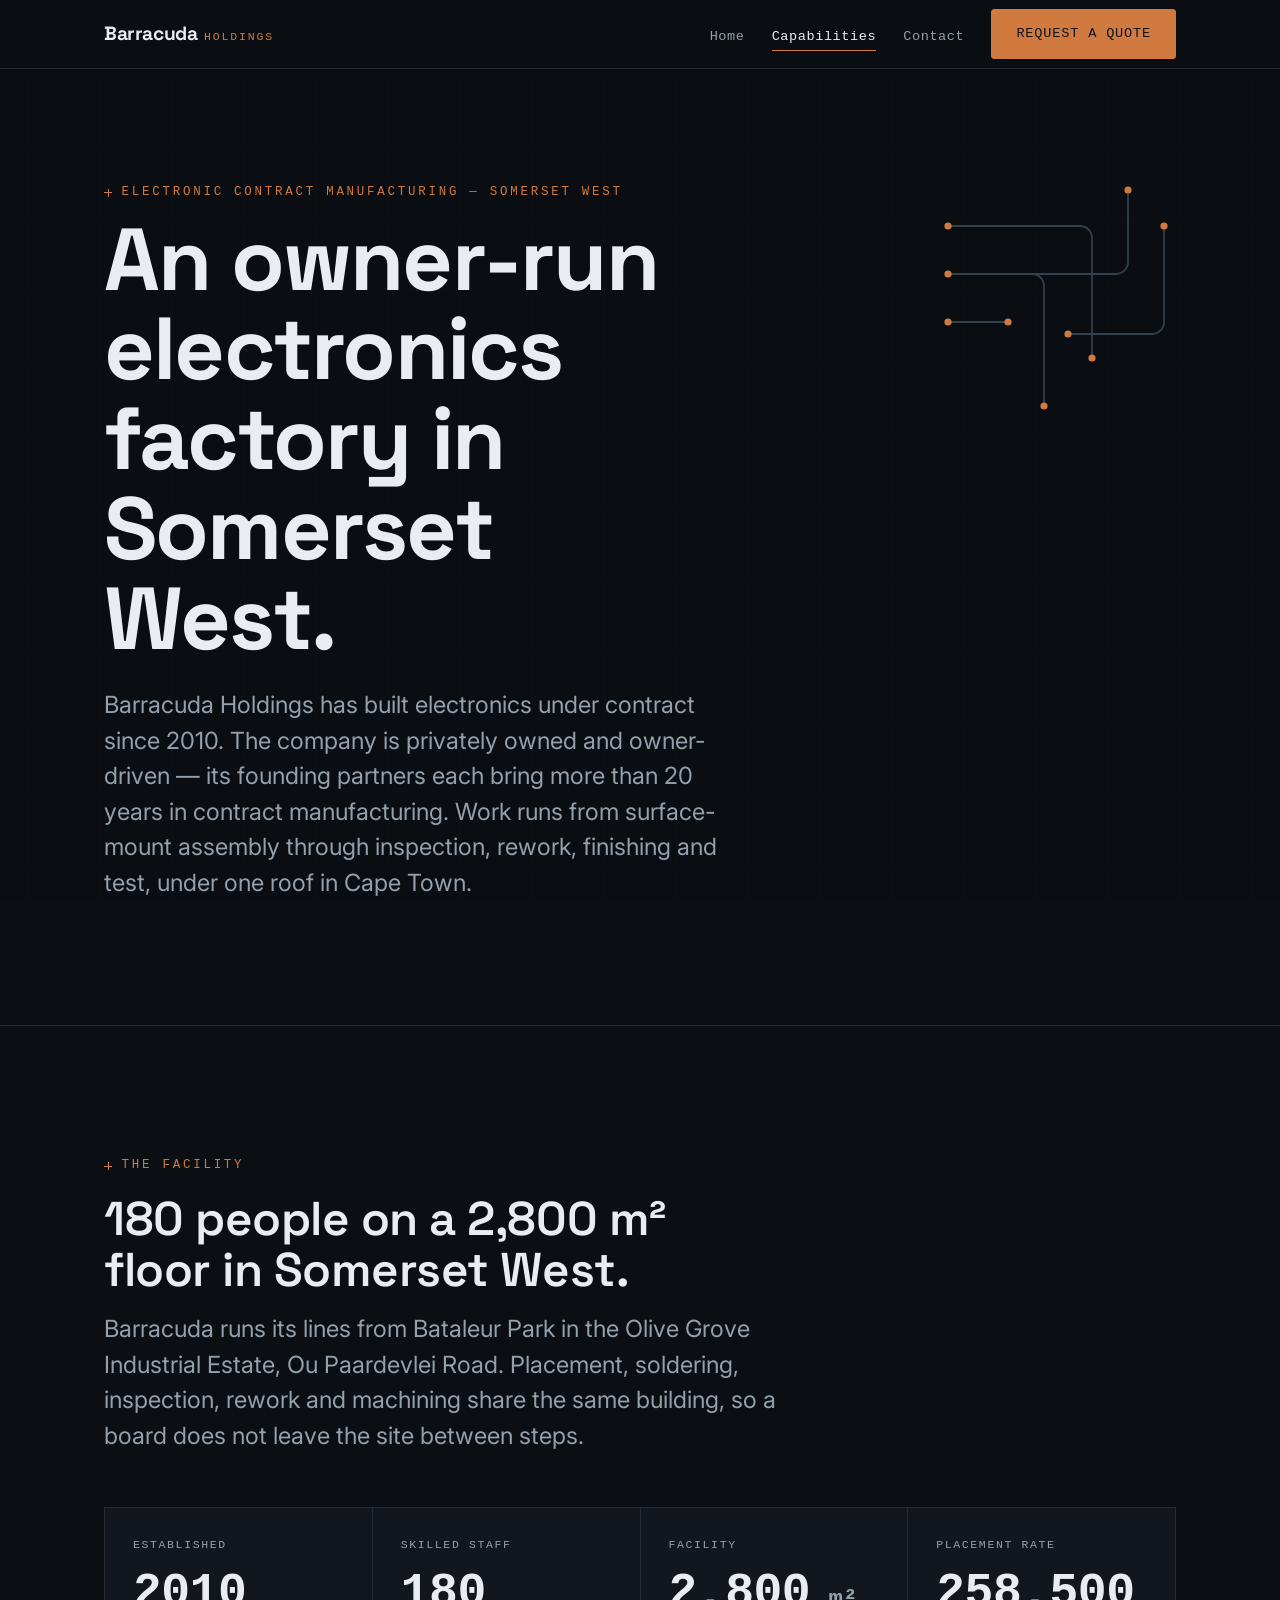
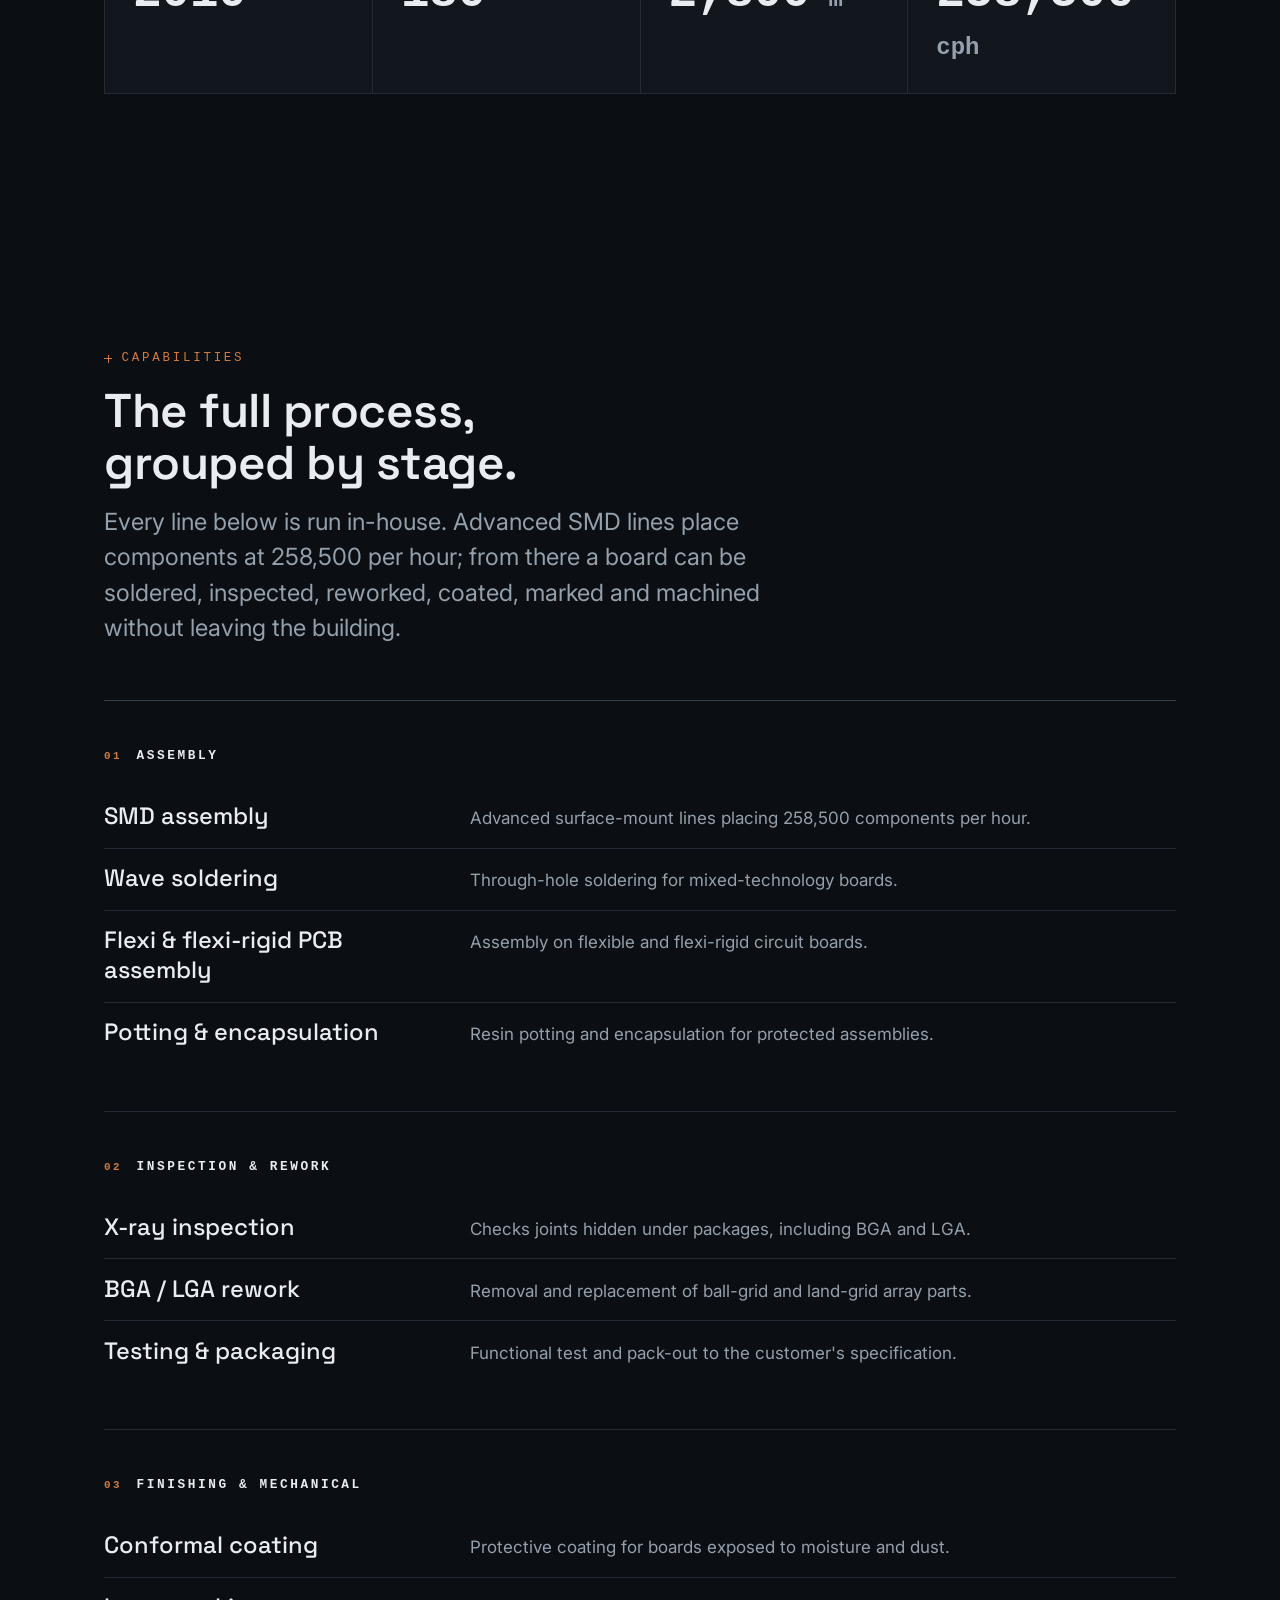
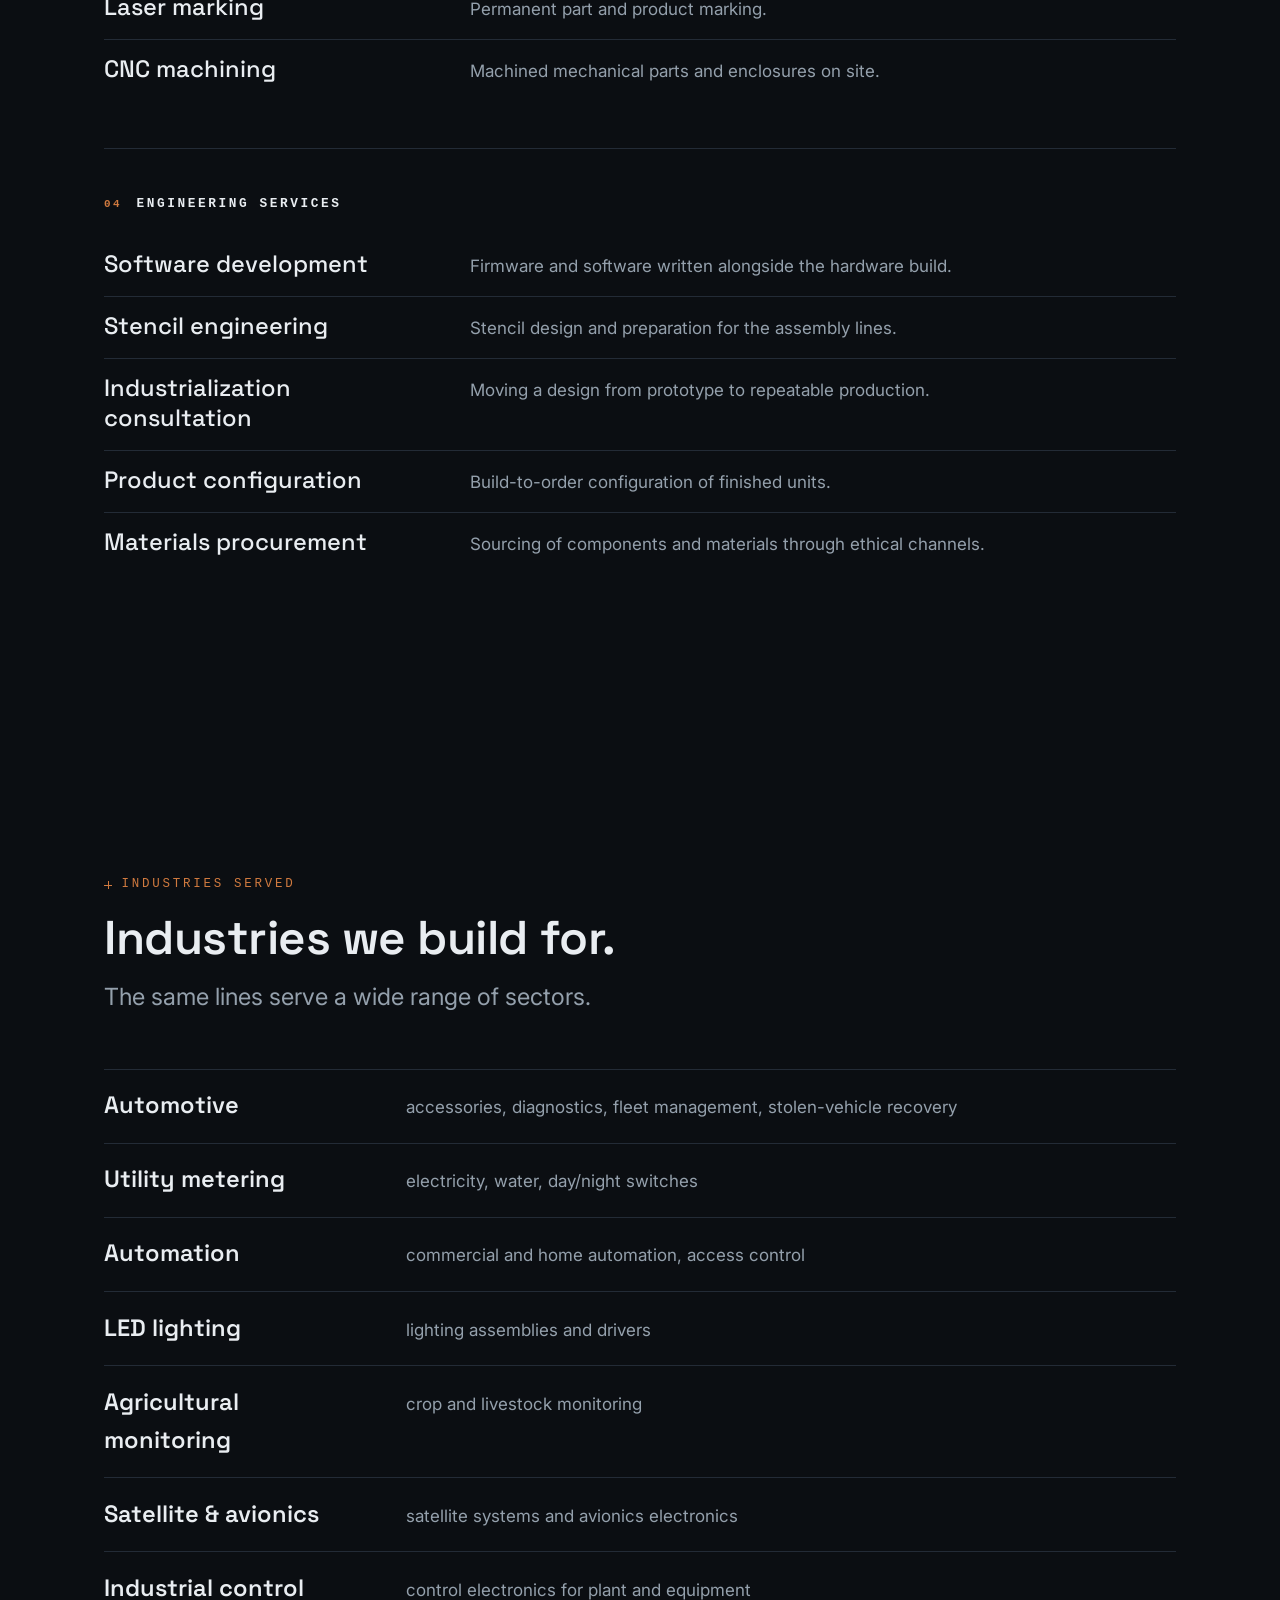
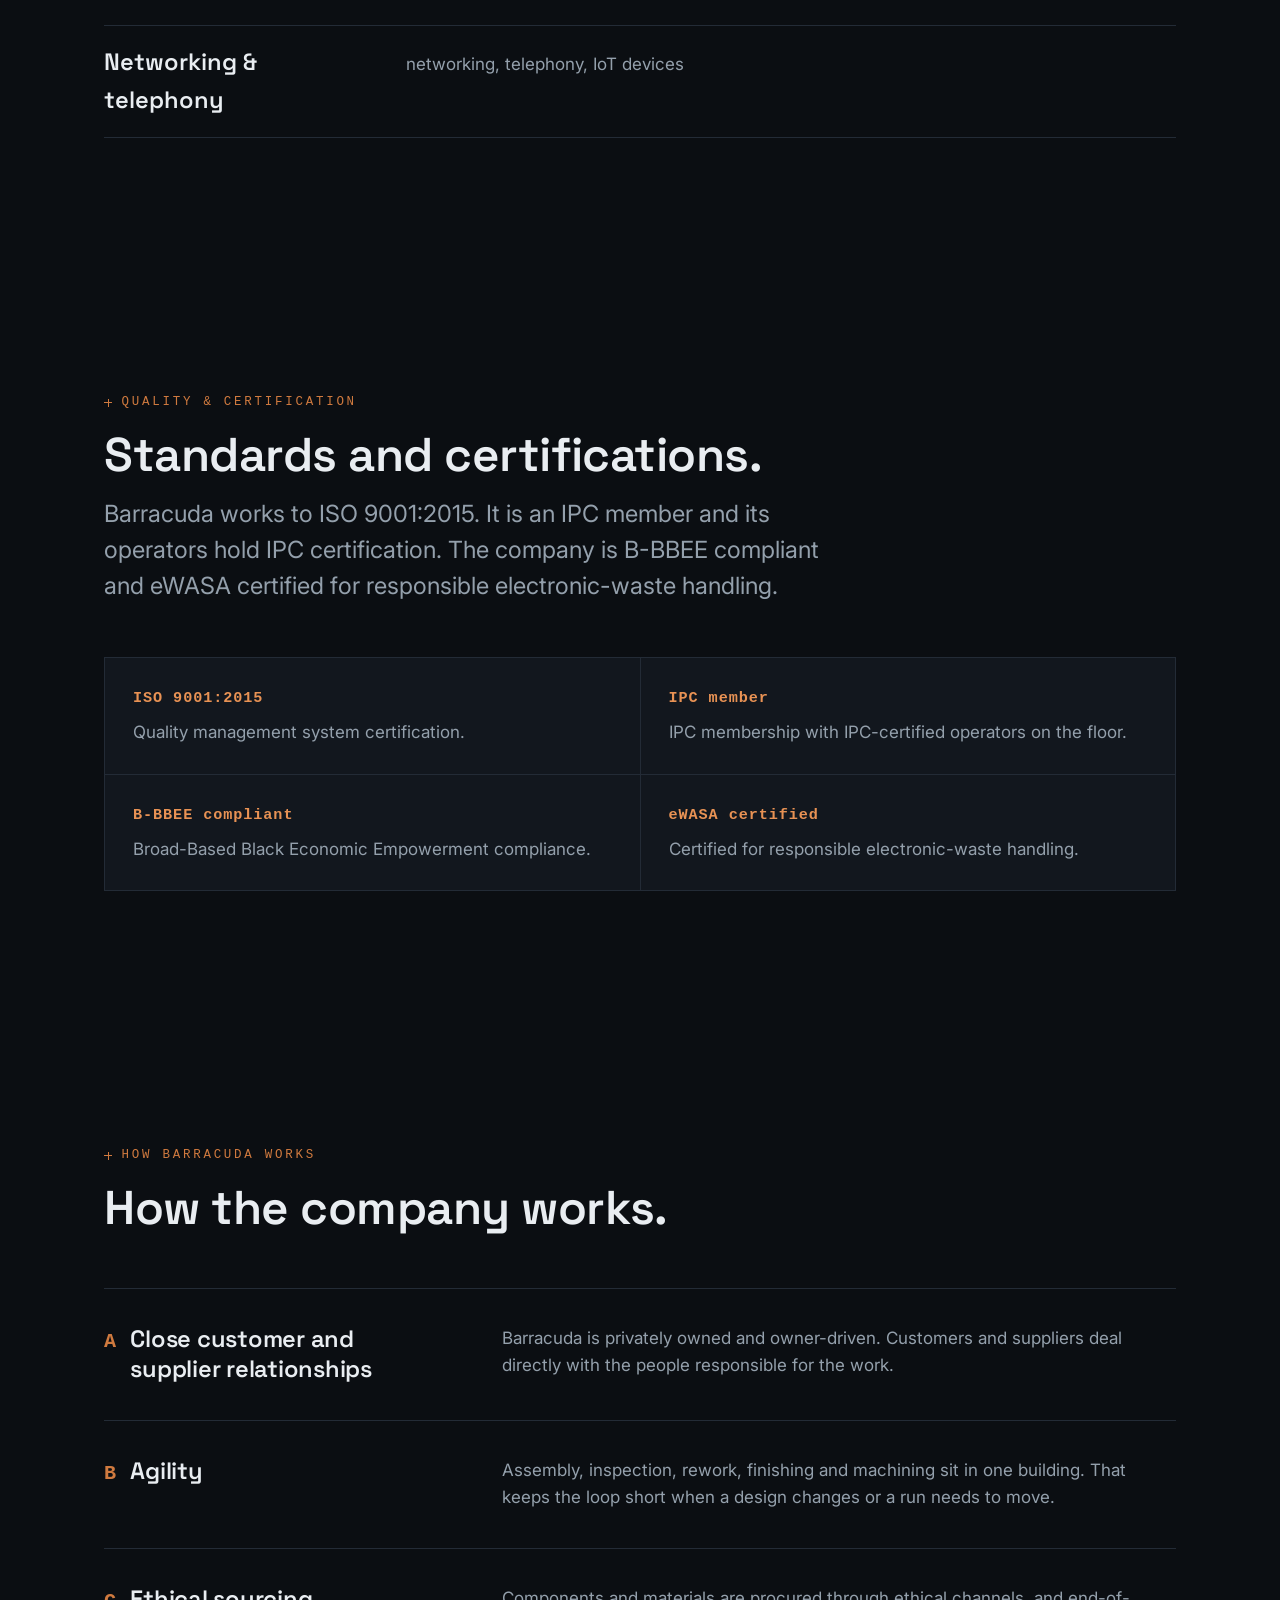
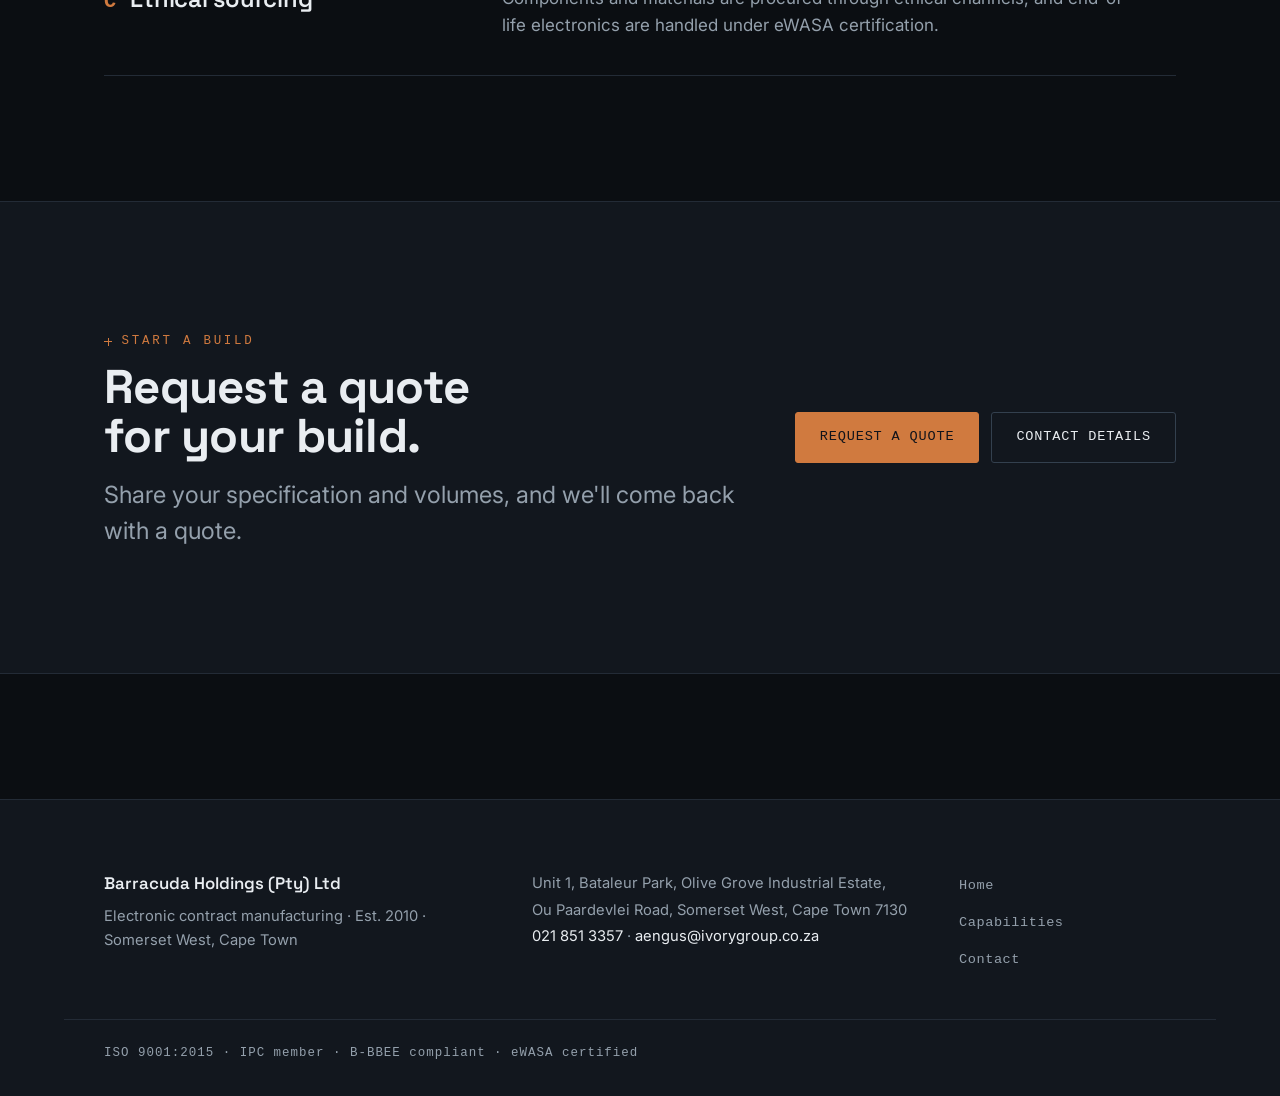
==== commit 5e3c570e: "fix: replace copywriter-clever headlines with plain factual copy; correct fabricated SMD line count" ====
--- a/about.html
+++ b/about.html
@@ -38,7 +38,7 @@
       <div class="container inner-hero-grid">
         <div class="inner-hero-copy">
           <p class="eyebrow">Electronic contract manufacturing — Somerset West</p>
-          <h1 id="page-title" class="inner-hero-title">One factory, from bare board to boxed product.</h1>
+          <h1 id="page-title" class="inner-hero-title">An owner-run electronics factory in Somerset West.</h1>
           <p class="inner-hero-lede">
             Barracuda Holdings has built electronics under contract since 2010. The company is
             privately owned and owner-driven — its founding partners each bring more than 20 years
@@ -112,7 +112,7 @@
           <p class="eyebrow">Capabilities</p>
           <h2 id="capabilities-title">The full process, grouped by stage.</h2>
           <p class="section-lede">
-            Every line below is run in-house. Two advanced SMD lines place components at
+            Every line below is run in-house. Advanced SMD lines place components at
             258,500 per hour; from there a board can be soldered, inspected, reworked, coated,
             marked and machined without leaving the building.
           </p>
@@ -219,10 +219,9 @@
       <div class="container">
         <div class="section-head">
           <p class="eyebrow">Industries served</p>
-          <h2 id="industries-title">What comes off the lines.</h2>
+          <h2 id="industries-title">Industries we build for.</h2>
           <p class="section-lede">
-            The same process serves a wide spread of sectors — from vehicles on the road to
-            meters on the wall and sensors in the field.
+            The same lines serve a wide range of sectors.
           </p>
         </div>
         <ul class="industry-list">
@@ -243,7 +242,7 @@
       <div class="container">
         <div class="section-head">
           <p class="eyebrow">Quality &amp; certification</p>
-          <h2 id="quality-title">Certified, and staffed by certified operators.</h2>
+          <h2 id="quality-title">Standards and certifications.</h2>
           <p class="section-lede">
             Barracuda works to ISO 9001:2015. It is an IPC member and its operators hold IPC
             certification. The company is B-BBEE compliant and eWASA certified for responsible
@@ -276,14 +275,14 @@
       <div class="container">
         <div class="section-head">
           <p class="eyebrow">How Barracuda works</p>
-          <h2 id="values-title">Owner-driven, and built on relationships.</h2>
+          <h2 id="values-title">How the company works.</h2>
         </div>
         <div class="values-list">
           <article class="value-item">
             <h3 class="value-title"><span class="value-index">A</span> Close customer and supplier relationships</h3>
             <p class="value-body">
-              Barracuda is privately owned and owner-driven. Customers and suppliers deal with a
-              company that stays close to its own work rather than one managed at arm's length.
+              Barracuda is privately owned and owner-driven. Customers and suppliers
+              deal directly with the people responsible for the work.
             </p>
           </article>
           <article class="value-item">
@@ -309,7 +308,7 @@
       <div class="container cta-inner">
         <div>
           <p class="eyebrow">Start a build</p>
-          <h2 id="cta-title" class="cta-title">Send us the board. We'll quote the build.</h2>
+          <h2 id="cta-title" class="cta-title">Request a quote for your build.</h2>
           <p class="cta-lede">Share your specification and volumes, and we'll come back with a quote.</p>
         </div>
         <div class="cta-actions">
